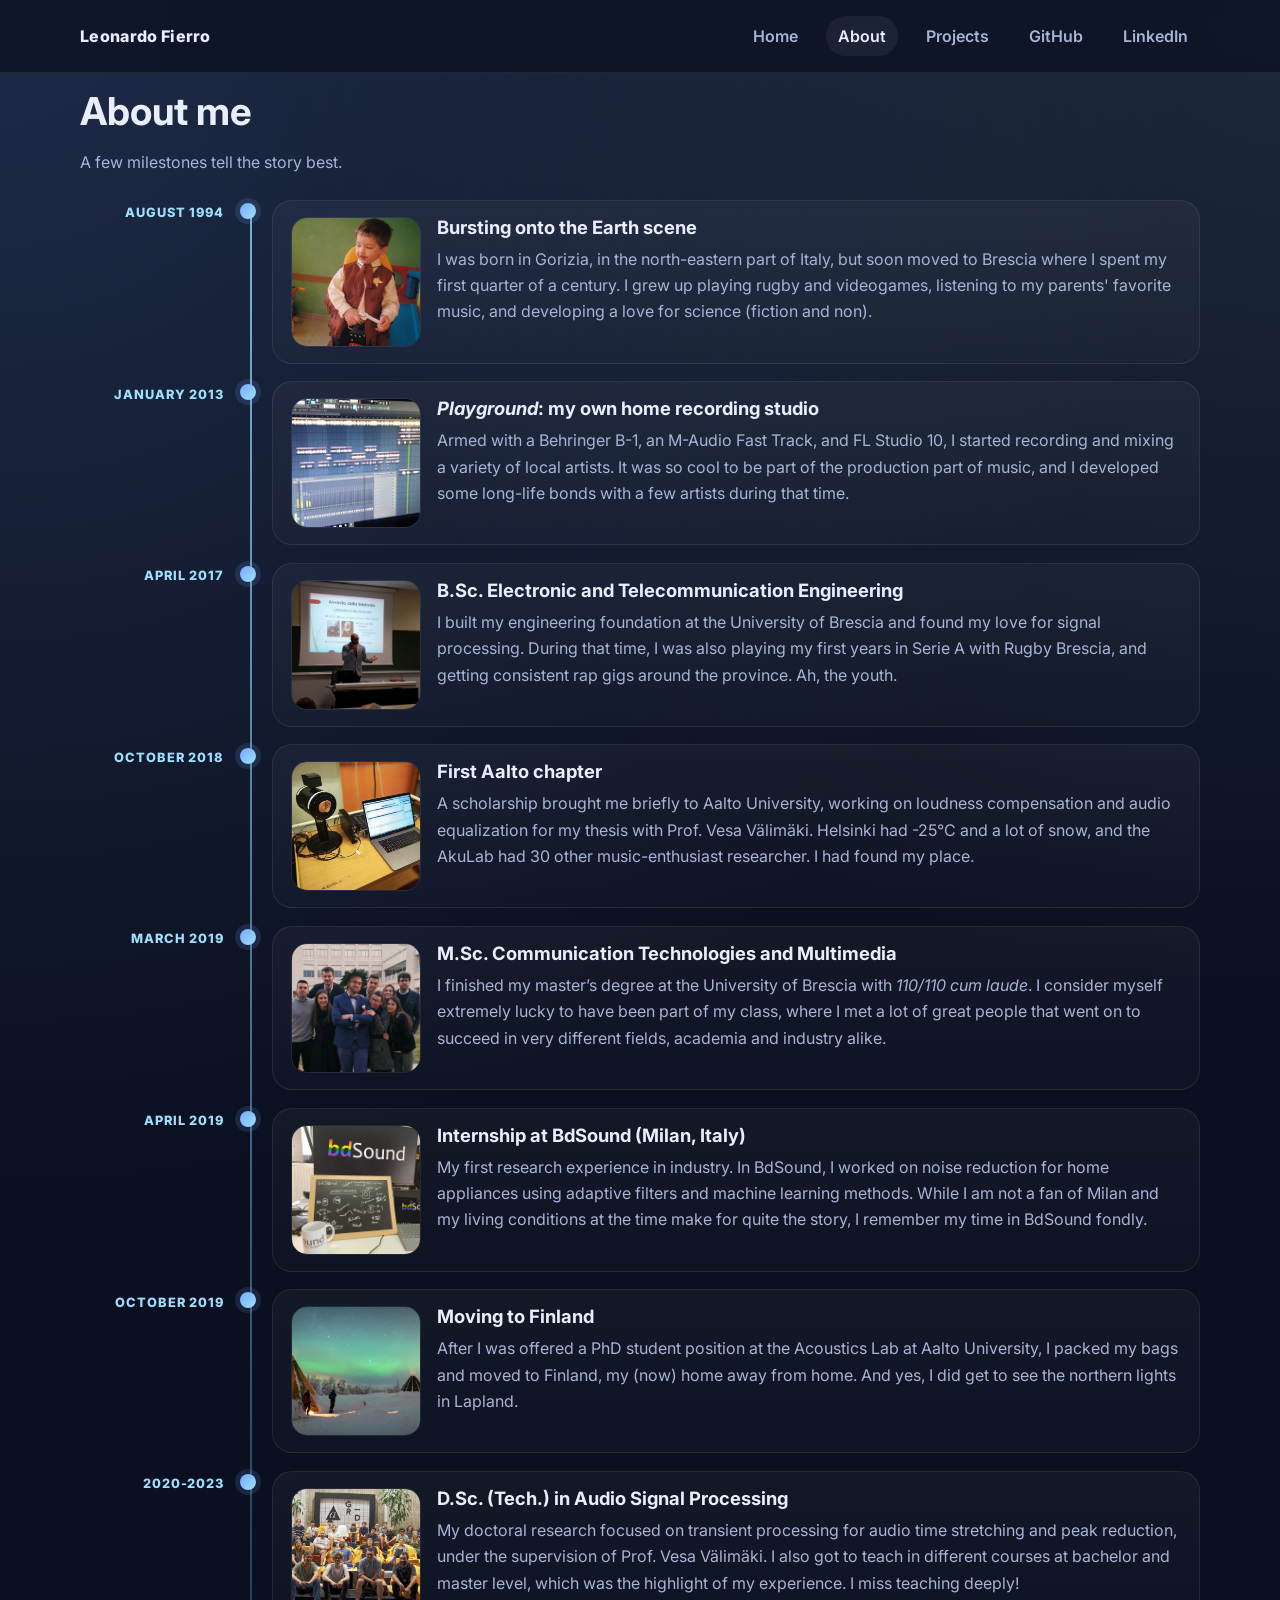
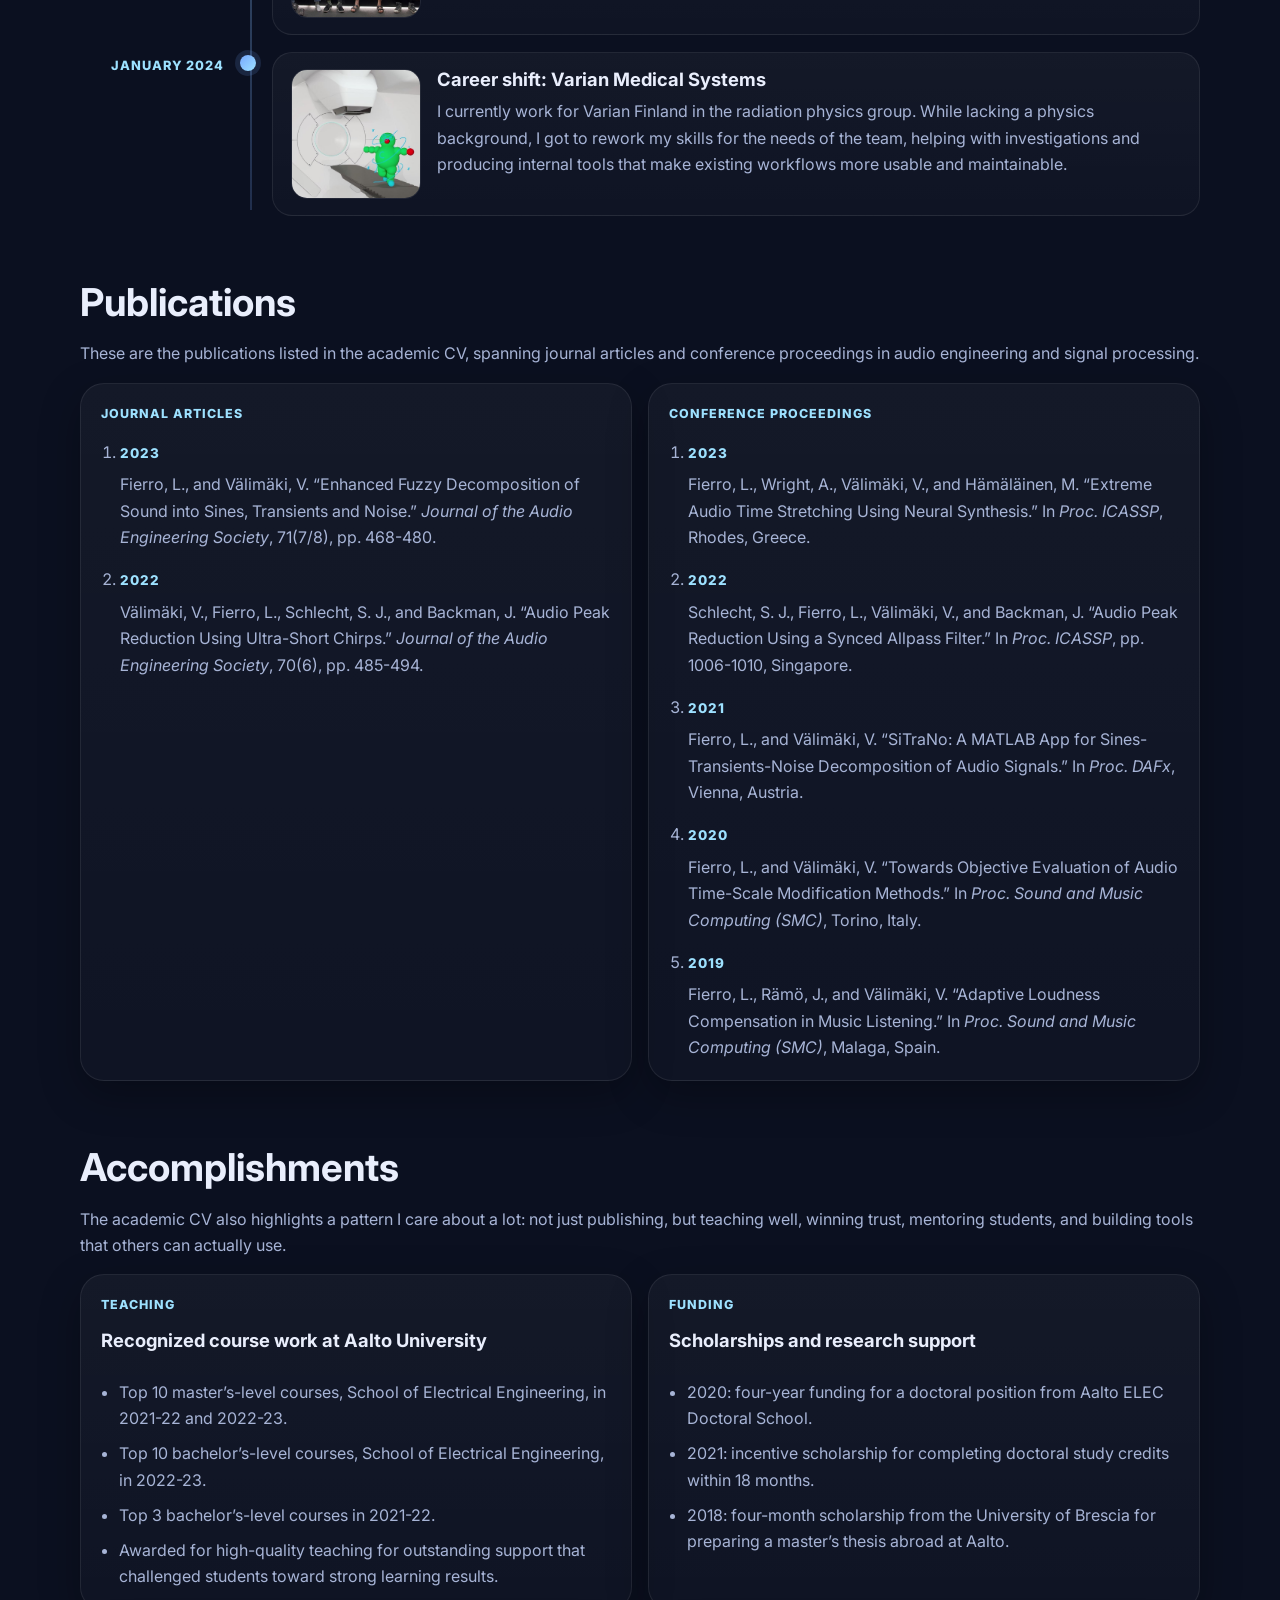
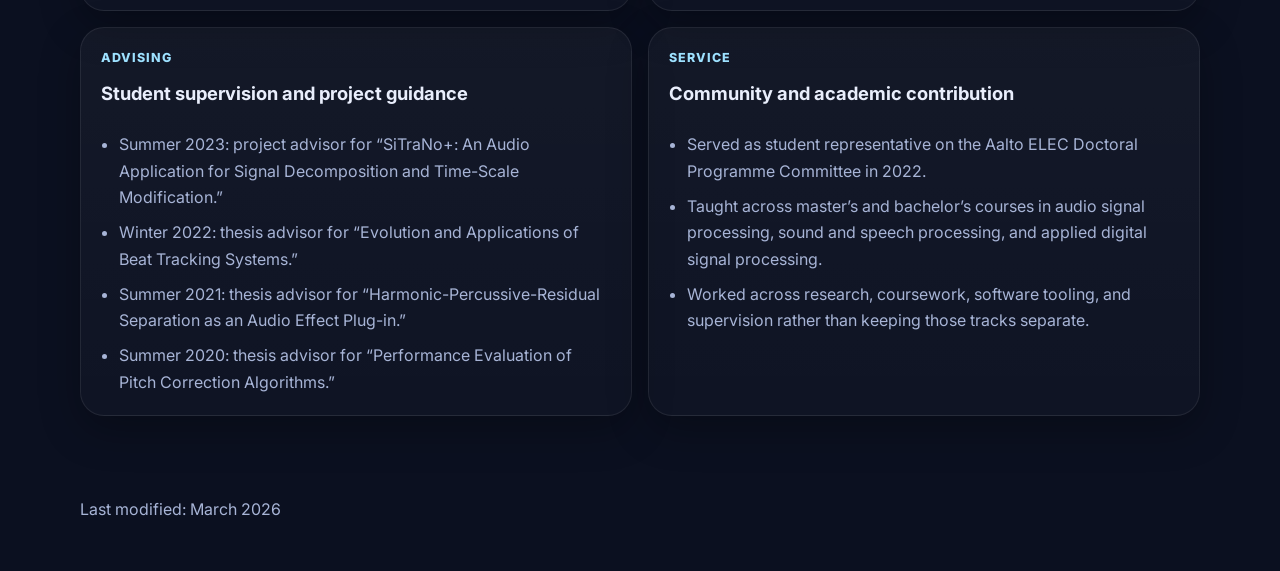
==== about.html @ d1c46f9b "updated timeline" ====
<!DOCTYPE html>
<html lang="en">
<head>
  <meta charset="UTF-8" />
  <meta name="viewport" content="width=device-width, initial-scale=1.0" />
  <title>Leonardo Fierro | About</title>
  <meta name="description" content="About Leonardo Fierro: audio DSP researcher, engineer, teacher, rugby coach, and musician." />
  <link rel="preconnect" href="https://fonts.googleapis.com">
  <link rel="preconnect" href="https://fonts.gstatic.com" crossorigin>
  <link href="https://fonts.googleapis.com/css2?family=Inter:wght@400;500;600;700;800&display=swap" rel="stylesheet">
  <link rel="stylesheet" href="style.css?v=20260321-1" />
</head>
<body>

<header class="site-header">
  <div class="container nav">
    <a class="brand" href="index.html">Leonardo Fierro</a>
    <nav class="nav-links">
      <a href="index.html">Home</a>
      <a class="active" href="about.html">About</a>
      <a href="projects.html">Projects</a>
      <a href="https://github.com/himynameisfuego">GitHub</a>
      <a href="https://www.linkedin.com/in/leonardo-fierro">LinkedIn</a>
    </nav>
  </div>
</header>

<main>
  <section class="section">
    <div class="container">
      <h2>About me</h2>
      <p>A few milestones tell the story best.</p>

      <div class="timeline">
        <article class="timeline-item">
          <div class="timeline-date">August 1994</div>
          <div class="timeline-marker"></div>
          <div class="timeline-card">
            <div class="timeline-card-layout">
              <img class="timeline-thumb" src="assets/timeline/young.jpg" alt="Young Leonardo Fierro" />
              <div>
                <h3>Bursting onto the Earth scene</h3>
                <p>I was born in Gorizia, in the north-eastern part of Italy, but soon moved to Brescia where I spent my first quarter of a century. I grew up playing rugby and videogames, listening to my parents' favorite music, and developing a love for science (fiction and non).</p>
              </div>
            </div>
          </div>
        </article>

        <article class="timeline-item">
          <div class="timeline-date">January 2013</div>
          <div class="timeline-marker"></div>
          <div class="timeline-card">
            <div class="timeline-card-layout">
              <img class="timeline-thumb" src="assets/timeline/playground.jpg" alt="PlayGround Studio" />
              <div>
                <h3><i>Playground</i>: my own home recording studio</h3>
                <p>Armed with a Behringer B-1, an M-Audio Fast Track, and FL Studio 10, I started recording and mixing a variety of local artists. It was so cool to be part of the production part of music, and I developed some long-life bonds with a few artists during that time.</p>
              </div>
            </div>
          </div>
        </article>

        <article class="timeline-item">
          <div class="timeline-date">April 2017</div>
          <div class="timeline-marker"></div>
          <div class="timeline-card">
            <div class="timeline-card-layout">
              <img class="timeline-thumb" src="assets/timeline/bsc.jpg" alt="B.Sc. graduate" />
              <div>
                <h3>B.Sc. Electronic and Telecommunication Engineering</h3>
                <p>I built my engineering foundation at the University of Brescia and found my love for signal processing. During that time, I was also playing my first years in Serie A with Rugby Brescia, and getting consistent rap gigs around the province. Ah, the youth.</p>
              </div>
            </div>
          </div>
        </article>

        <article class="timeline-item">
          <div class="timeline-date">October 2018</div>
          <div class="timeline-marker"></div>
          <div class="timeline-card">
            <div class="timeline-card-layout">
              <img class="timeline-thumb" src="assets/timeline/thesis.jpg" alt="Thesis" />
              <div>
                <h3>First Aalto chapter</h3>
                <p>A scholarship brought me briefly to Aalto University, working on loudness compensation and audio equalization for my thesis with Prof. Vesa Välimäki. Helsinki had -25°C and a lot of snow, and the AkuLab had 30 other music-enthusiast researcher. I had found my place. </p>
              </div>
            </div>
          </div>
        </article>

        <article class="timeline-item">
          <div class="timeline-date">March 2019</div>
          <div class="timeline-marker"></div>
          <div class="timeline-card">
            <div class="timeline-card-layout">
              <img class="timeline-thumb" src="assets/timeline/msc.jpg" alt="M.Sc. graduate" />
              <div>
                <h3>M.Sc. Communication Technologies and Multimedia</h3>
                <p>I finished my master’s degree at the University of Brescia with <em>110/110 cum laude</em>. I consider myself extremely lucky to have been part of my class, where I met a lot of great people that went on to succeed in very different fields, academia and industry alike. </p>
              </div>
            </div>
          </div>
        </article>

        <article class="timeline-item">
          <div class="timeline-date">April 2019</div>
          <div class="timeline-marker"></div>
          <div class="timeline-card">
            <div class="timeline-card-layout">
              <img class="timeline-thumb" src="assets/timeline/bdsound.jpg" alt="Bd Sound" />
              <div>
                <h3>Internship at BdSound (Milan, Italy)</h3>
                <p>My first research experience in industry. In BdSound, I worked on noise reduction for home appliances using adaptive filters and machine learning methods. While I am not a fan of Milan and my living conditions at the time make for quite the story, I remember my time in BdSound fondly.</p>
              </div>
            </div>
          </div>
        </article>

        <article class="timeline-item">
          <div class="timeline-date">October 2019</div>
          <div class="timeline-marker"></div>
          <div class="timeline-card">
            <div class="timeline-card-layout">
              <img class="timeline-thumb" src="assets/timeline/finland.jpg" alt="Finland" />
              <div>
                <h3>Moving to Finland</h3>
                <p>After I was offered a PhD student position at the Acoustics Lab at Aalto University, I packed my bags and moved to Finland, my (now) home away from home. And yes, I did get to see the northern lights in Lapland.</p>
              </div>
            </div>
          </div>
        </article>

        <article class="timeline-item">
          <div class="timeline-date">2020-2023</div>
          <div class="timeline-marker"></div>
          <div class="timeline-card">
            <div class="timeline-card-layout">
              <img class="timeline-thumb" src="assets/timeline/aalto.jpg" alt="Aalto" />
              <div>
                <h3>D.Sc. (Tech.) in Audio Signal Processing</h3>
                <p>My doctoral research focused on transient processing for audio time stretching and peak reduction, under the supervision of Prof. Vesa V&auml;lim&auml;ki. I also got to teach in different courses at bachelor and master level, which was the highlight of my experience. I miss teaching deeply!</p>
              </div>
            </div>
          </div>
        </article>

        <article class="timeline-item">
          <div class="timeline-date">January 2024</div>
          <div class="timeline-marker"></div>
          <div class="timeline-card">
            <div class="timeline-card-layout">
              <img class="timeline-thumb" src="assets/timeline/varian.jpg" alt="Varian" />
              <div>
                <h3>Career shift: Varian Medical Systems</h3>
                <p>I currently work for Varian Finland in the radiation physics group. While lacking a physics background, I got to rework my skills for the needs of the team, helping with investigations and producing internal tools that make existing workflows more usable and maintainable. </p>
              </div>
            </div>
          </div>
        </article>



      </div>
    </div>
  </section>

  <section class="section">
    <div class="container">
      <h2>Publications</h2>
      <p>These are the publications listed in the academic CV, spanning journal articles and conference proceedings in audio engineering and signal processing.</p>

      <div class="publication-grid">
        <article class="card publication-card">
          <div class="eyebrow">Journal articles</div>
          <ol class="publication-list">
            <li>
              <span class="publication-year">2023</span>
              <p>Fierro, L., and V&auml;lim&auml;ki, V. “Enhanced Fuzzy Decomposition of Sound into Sines, Transients and Noise.” <em>Journal of the Audio Engineering Society</em>, 71(7/8), pp. 468-480.</p>
            </li>
            <li>
              <span class="publication-year">2022</span>
              <p>V&auml;lim&auml;ki, V., Fierro, L., Schlecht, S. J., and Backman, J. “Audio Peak Reduction Using Ultra-Short Chirps.” <em>Journal of the Audio Engineering Society</em>, 70(6), pp. 485-494.</p>
            </li>
          </ol>
        </article>

        <article class="card publication-card">
          <div class="eyebrow">Conference proceedings</div>
          <ol class="publication-list">
            <li>
              <span class="publication-year">2023</span>
              <p>Fierro, L., Wright, A., V&auml;lim&auml;ki, V., and H&auml;m&auml;l&auml;inen, M. “Extreme Audio Time Stretching Using Neural Synthesis.” In <em>Proc. ICASSP</em>, Rhodes, Greece.</p>
            </li>
            <li>
              <span class="publication-year">2022</span>
              <p>Schlecht, S. J., Fierro, L., V&auml;lim&auml;ki, V., and Backman, J. “Audio Peak Reduction Using a Synced Allpass Filter.” In <em>Proc. ICASSP</em>, pp. 1006-1010, Singapore.</p>
            </li>
            <li>
              <span class="publication-year">2021</span>
              <p>Fierro, L., and V&auml;lim&auml;ki, V. “SiTraNo: A MATLAB App for Sines-Transients-Noise Decomposition of Audio Signals.” In <em>Proc. DAFx</em>, Vienna, Austria.</p>
            </li>
            <li>
              <span class="publication-year">2020</span>
              <p>Fierro, L., and V&auml;lim&auml;ki, V. “Towards Objective Evaluation of Audio Time-Scale Modification Methods.” In <em>Proc. Sound and Music Computing (SMC)</em>, Torino, Italy.</p>
            </li>
            <li>
              <span class="publication-year">2019</span>
              <p>Fierro, L., R&auml;m&ouml;, J., and V&auml;lim&auml;ki, V. “Adaptive Loudness Compensation in Music Listening.” In <em>Proc. Sound and Music Computing (SMC)</em>, Malaga, Spain.</p>
            </li>
          </ol>
        </article>
      </div>
    </div>
  </section>

  <section class="section">
    <div class="container">
      <h2>Accomplishments</h2>
      <p>The academic CV also highlights a pattern I care about a lot: not just publishing, but teaching well, winning trust, mentoring students, and building tools that others can actually use.</p>

      <div class="highlight-grid">
        <article class="card highlight-card">
          <div class="eyebrow">Teaching</div>
          <h3>Recognized course work at Aalto University</h3>
          <ul class="clean">
            <li>Top 10 master’s-level courses, School of Electrical Engineering, in 2021-22 and 2022-23.</li>
            <li>Top 10 bachelor’s-level courses, School of Electrical Engineering, in 2022-23.</li>
            <li>Top 3 bachelor’s-level courses in 2021-22.</li>
            <li>Awarded for high-quality teaching for outstanding support that challenged students toward strong learning results.</li>
          </ul>
        </article>

        <article class="card highlight-card">
          <div class="eyebrow">Funding</div>
          <h3>Scholarships and research support</h3>
          <ul class="clean">
            <li>2020: four-year funding for a doctoral position from Aalto ELEC Doctoral School.</li>
            <li>2021: incentive scholarship for completing doctoral study credits within 18 months.</li>
            <li>2018: four-month scholarship from the University of Brescia for preparing a master’s thesis abroad at Aalto.</li>
          </ul>
        </article>

        <article class="card highlight-card">
          <div class="eyebrow">Advising</div>
          <h3>Student supervision and project guidance</h3>
          <ul class="clean">
            <li>Summer 2023: project advisor for “SiTraNo+: An Audio Application for Signal Decomposition and Time-Scale Modification.”</li>
            <li>Winter 2022: thesis advisor for “Evolution and Applications of Beat Tracking Systems.”</li>
            <li>Summer 2021: thesis advisor for “Harmonic-Percussive-Residual Separation as an Audio Effect Plug-in.”</li>
            <li>Summer 2020: thesis advisor for “Performance Evaluation of Pitch Correction Algorithms.”</li>
          </ul>
        </article>

        <article class="card highlight-card">
          <div class="eyebrow">Service</div>
          <h3>Community and academic contribution</h3>
          <ul class="clean">
            <li>Served as student representative on the Aalto ELEC Doctoral Programme Committee in 2022.</li>
            <li>Taught across master’s and bachelor’s courses in audio signal processing, sound and speech processing, and applied digital signal processing.</li>
            <li>Worked across research, coursework, software tooling, and supervision rather than keeping those tracks separate.</li>
          </ul>
        </article>
      </div>
    </div>
  </section>
</main>

<footer>
  <div class="container">
    <div>Last modified: March 2026</div>
  </div>
</footer>
</body>
</html>
---- style.css ----
:root {
  --bg: #0b1020;
  --panel: #121a31;
  --panel-2: #182242;
  --text: #e9eefc;
  --muted: #a7b4d6;
  --accent: #77a8ff;
  --accent-2: #9de1ff;
  --border: rgba(255,255,255,0.08);
  --shadow: 0 14px 40px rgba(0,0,0,0.28);
  --max: 1120px;
}
* { box-sizing: border-box; }
html { scroll-behavior: smooth; }
body {
  margin: 0;
  font-family: Inter, ui-sans-serif, system-ui, -apple-system, BlinkMacSystemFont, "Segoe UI", sans-serif;
  background:
    radial-gradient(circle at top left, rgba(119,168,255,0.18), transparent 30%),
    radial-gradient(circle at top right, rgba(157,225,255,0.12), transparent 25%),
    var(--bg);
  color: var(--text);
  line-height: 1.65;
}
a { color: var(--accent-2); text-decoration: none; }
a:hover { text-decoration: underline; }
.container { width: min(var(--max), calc(100% - 2rem)); margin: 0 auto; }
.site-header {
  position: sticky; top: 0; z-index: 20;
  backdrop-filter: blur(10px);
  background: rgba(11,16,32,0.72);
  border-bottom: 1px solid var(--border);
}
.nav {
  display: flex; align-items: center; justify-content: space-between;
  min-height: 72px; gap: 1rem;
}
.brand { font-weight: 800; color: var(--text); letter-spacing: 0.02em; }
.nav-links { display: flex; gap: 1rem; flex-wrap: wrap; }
.nav-links a {
  color: var(--muted); font-weight: 600; padding: 0.4rem 0.75rem; border-radius: 999px;
}
.nav-links a:hover, .nav-links a.active {
  background: rgba(255,255,255,0.06); color: var(--text); text-decoration: none;
}
.hero { padding: 5rem 0 3rem; }
.hero-grid { display: grid; grid-template-columns: 1.2fr 0.8fr; gap: 2rem; align-items: center; }
.kicker {
  display: inline-block; padding: 0.35rem 0.7rem; border: 1px solid var(--border); border-radius: 999px;
  color: var(--accent-2); font-size: 0.9rem; font-weight: 700; background: rgba(255,255,255,0.03);
}
h1, h2, h3 { line-height: 1.15; margin: 0 0 0.8rem; }
h1 { font-size: clamp(2.5rem, 5vw, 4.6rem); letter-spacing: -0.04em; }
h2 { font-size: clamp(1.8rem, 3vw, 2.4rem); }
h3 { font-size: 1.15rem; }
.lead { font-size: 1.15rem; color: var(--muted); max-width: 66ch; }
.actions { display: flex; gap: 0.85rem; flex-wrap: wrap; margin-top: 1.5rem; }
.button {
  display: inline-flex; align-items: center; justify-content: center;
  padding: 0.85rem 1.15rem; border-radius: 14px; font-weight: 700;
  border: 1px solid var(--border); box-shadow: var(--shadow);
}
.button.primary { background: linear-gradient(135deg, var(--accent), var(--accent-2)); color: #0b1020; }
.button.secondary { background: rgba(255,255,255,0.03); color: var(--text); }
.card {
  background: linear-gradient(180deg, rgba(255,255,255,0.04), rgba(255,255,255,0.02));
  border: 1px solid var(--border);
  border-radius: 24px;
  padding: 1.25rem;
  box-shadow: var(--shadow);
}
.stat-grid, .grid-3, .project-grid {
  display: grid; gap: 1rem;
}
.stat-grid { grid-template-columns: repeat(3, minmax(0, 1fr)); margin-top: 1.3rem; }
.grid-3 { grid-template-columns: repeat(3, minmax(0, 1fr)); }
.project-grid { grid-template-columns: repeat(2, minmax(0, 1fr)); }
.music-grid {
  display: grid;
  gap: 1rem;
}
.stat-number { font-size: 1.7rem; font-weight: 800; }
.stat-label { color: var(--muted); font-size: 0.95rem; }
.section { padding: 1rem 0 3rem; }
.section p { color: var(--muted); }
.flag-badge {
  display: inline-flex;
  width: 1.45rem;
  height: 1rem;
  margin-right: 0.28rem;
  vertical-align: -0.12rem;
  border: 1px solid rgba(255,255,255,0.12);
  border-radius: 0.2rem;
  overflow: hidden;
  box-shadow: 0 4px 10px rgba(0,0,0,0.2);
}
.flag-badge svg {
  width: 100%;
  height: 100%;
  display: block;
}
.bio-arrow {
  color: var(--accent-2);
  font-weight: 700;
}
.badges { display: flex; gap: 0.55rem; flex-wrap: wrap; margin-top: 0.8rem; }
.badge {
  padding: 0.35rem 0.65rem; border-radius: 999px; font-size: 0.84rem; font-weight: 700;
  background: rgba(119,168,255,0.12); color: var(--accent-2); border: 1px solid rgba(119,168,255,0.15);
}
.project-card {
  display: flex; flex-direction: column; gap: 0.9rem;
  min-height: 100%;
}
.project-card .meta, .meta-list { color: var(--muted); font-size: 0.95rem; }
.project-card p { margin: 0; }
.project-card .footer-links { display: flex; gap: 1rem; flex-wrap: wrap; margin-top: auto; padding-top: 0.5rem; }
.music-card {
  display: flex;
  flex-direction: column;
  gap: 1rem;
}
.music-card h3 {
  margin: 0;
}
.music-split {
  display: grid;
  grid-template-columns: repeat(2, minmax(0, 1fr));
  gap: 1rem;
}
.embed-panel {
  display: flex;
  flex-direction: column;
  gap: 0.7rem;
}
.embed-shell {
  min-height: 352px;
}
.video-placeholder {
  display: flex;
  align-items: center;
  justify-content: center;
  min-height: 352px;
  padding: 1.25rem;
  border: 1px dashed rgba(157,225,255,0.3);
  border-radius: 18px;
  background:
    linear-gradient(180deg, rgba(255,255,255,0.03), rgba(255,255,255,0.02)),
    radial-gradient(circle at top left, rgba(119,168,255,0.12), transparent 45%);
  color: var(--muted);
  font-weight: 600;
  text-align: center;
}
.callout {
  border-left: 4px solid var(--accent); padding: 1rem 1rem 1rem 1.1rem; background: rgba(255,255,255,0.03); border-radius: 16px;
}
.music-slideshow-card {
  display: flex;
  flex-direction: column;
  gap: 1rem;
}
.image-carousel {
  position: relative;
  border-radius: 22px;
  overflow: hidden;
  border: 1px solid var(--border);
  background: rgba(255,255,255,0.03);
}
.carousel-viewport {
  position: relative;
  aspect-ratio: 4 / 5;
  min-height: 320px;
}
.carousel-slide {
  position: absolute;
  inset: 0;
  width: 100%;
  height: 100%;
  object-fit: cover;
  opacity: 0;
  transition: opacity 0.45s ease;
}
.carousel-slide.is-active {
  opacity: 1;
}
.carousel-button {
  position: absolute;
  top: 50%;
  transform: translateY(-50%);
  width: 42px;
  height: 42px;
  border: 1px solid rgba(255,255,255,0.16);
  border-radius: 999px;
  background: rgba(11,16,32,0.68);
  color: var(--text);
  font-size: 1.4rem;
  line-height: 1;
  cursor: pointer;
  z-index: 2;
  transition: background 0.2s ease, border-color 0.2s ease;
}
.carousel-button:hover,
.carousel-button:focus-visible {
  background: rgba(24,34,66,0.92);
  border-color: rgba(157,225,255,0.42);
}
.carousel-button.prev { left: 0.85rem; }
.carousel-button.next { right: 0.85rem; }
.carousel-dots {
  position: absolute;
  left: 50%;
  bottom: 1rem;
  transform: translateX(-50%);
  display: flex;
  gap: 0.5rem;
  padding: 0.45rem 0.7rem;
  border-radius: 999px;
  background: rgba(11,16,32,0.62);
  z-index: 2;
}
.carousel-dot {
  width: 0.7rem;
  height: 0.7rem;
  padding: 0;
  border: 0;
  border-radius: 999px;
  background: rgba(255,255,255,0.35);
  cursor: pointer;
  transition: transform 0.2s ease, background 0.2s ease;
}
.carousel-dot.is-active {
  background: var(--accent-2);
  transform: scale(1.12);
}
.page-hero { padding: 3rem 0 1.5rem; }
.page-hero h1 { font-size: clamp(2rem, 4vw, 3.2rem); }
.breadcrumbs { color: var(--muted); margin-bottom: 0.8rem; font-size: 0.95rem; }
.two-col { display: grid; grid-template-columns: 1.15fr 0.85fr; gap: 1.25rem; }
.about-hero-grid {
  display: grid;
  grid-template-columns: minmax(0, 1.15fr) minmax(320px, 0.85fr);
  gap: 1.5rem;
  align-items: start;
}
.about-summary-card {
  display: grid;
  gap: 1rem;
}
.about-photo {
  width: 100%;
  aspect-ratio: 4 / 4.8;
  object-fit: cover;
  border-radius: 18px;
  border: 1px solid var(--border);
}
.about-fact-list {
  display: grid;
  gap: 0.9rem;
}
.about-fact {
  padding: 0.95rem 1rem;
  border-radius: 18px;
  border: 1px solid var(--border);
  background: rgba(255,255,255,0.03);
}
.about-fact p {
  margin: 0.35rem 0 0;
}
.eyebrow {
  color: var(--accent-2);
  font-size: 0.78rem;
  font-weight: 800;
  letter-spacing: 0.08em;
  text-transform: uppercase;
}
.timeline {
  position: relative;
  display: grid;
  gap: 1.1rem;
  margin-top: 1.5rem;
}
.timeline::before {
  content: "";
  position: absolute;
  left: 10.6rem;
  top: 0.4rem;
  bottom: 0.4rem;
  width: 2px;
  background: linear-gradient(180deg, rgba(157,225,255,0.75), rgba(119,168,255,0.2));
}
.timeline-item {
  display: grid;
  grid-template-columns: 9rem 1rem minmax(0, 1fr);
  gap: 1rem;
  align-items: start;
}
.timeline-date {
  padding-top: 0.15rem;
  color: var(--accent-2);
  font-size: 0.8rem;
  font-weight: 800;
  letter-spacing: 0.07em;
  text-align: right;
  text-transform: uppercase;
}
.timeline-marker {
  position: relative;
  width: 1rem;
  height: 1rem;
  margin-top: 0.2rem;
  border-radius: 999px;
  background: linear-gradient(135deg, var(--accent), var(--accent-2));
  box-shadow: 0 0 0 5px rgba(119,168,255,0.14);
}
.timeline-card {
  padding: 1rem 1.1rem;
  border-radius: 20px;
  border: 1px solid var(--border);
  background: linear-gradient(180deg, rgba(255,255,255,0.04), rgba(255,255,255,0.02));
}
.timeline-card-layout {
  display: grid;
  grid-template-columns: 130px minmax(0, 1fr);
  gap: 1rem;
  align-items: start;
}
.timeline-thumb {
  width: 130px;
  aspect-ratio: 1 / 1;
  object-fit: cover;
  border-radius: 16px;
  border: 1px solid var(--border);
}
.timeline-thumb-placeholder {
  display: flex;
  align-items: center;
  justify-content: center;
  padding: 0.55rem;
  background:
    linear-gradient(180deg, rgba(255,255,255,0.04), rgba(255,255,255,0.02)),
    radial-gradient(circle at top left, rgba(119,168,255,0.18), transparent 60%);
  color: var(--accent-2);
  font-size: 0.72rem;
  font-weight: 800;
  letter-spacing: 0.08em;
  text-align: center;
  text-transform: uppercase;
}
.timeline-card h3 {
  margin-bottom: 0.5rem;
}
.timeline-card p {
  margin: 0;
}
.publication-grid,
.highlight-grid {
  display: grid;
  gap: 1rem;
}
.publication-grid {
  grid-template-columns: repeat(2, minmax(0, 1fr));
}
.publication-card,
.highlight-card {
  display: flex;
  flex-direction: column;
  gap: 0.9rem;
  min-height: 100%;
}
.publication-list {
  margin: 0;
  padding-left: 1.2rem;
  display: grid;
  gap: 1rem;
}
.publication-list li {
  color: var(--muted);
}
.publication-list p {
  margin: 0.2rem 0 0;
}
.publication-year {
  display: inline-block;
  margin-bottom: 0.25rem;
  color: var(--accent-2);
  font-size: 0.84rem;
  font-weight: 800;
  letter-spacing: 0.06em;
  text-transform: uppercase;
}
.highlight-grid {
  grid-template-columns: repeat(2, minmax(0, 1fr));
}
ul.clean { margin: 0; padding-left: 1.15rem; color: var(--muted); }
ul.clean li + li { margin-top: 0.55rem; }
footer { padding: 2rem 0 3rem; color: var(--muted); }
.small { font-size: 0.95rem; color: var(--muted); }
@media (max-width: 900px) {
  .hero-grid, .two-col, .grid-3, .project-grid, .stat-grid { grid-template-columns: 1fr; }
  .nav { padding: 0.75rem 0; align-items: flex-start; flex-direction: column; }
  .about-hero-grid,
  .publication-grid,
  .highlight-grid {
    grid-template-columns: 1fr;
  }
  .music-split {
    grid-template-columns: 1fr;
  }
  .timeline::before {
    left: 0.45rem;
  }
  .timeline-item {
    grid-template-columns: 1rem minmax(0, 1fr);
  }
  .timeline-date {
    grid-column: 2;
    text-align: left;
    padding: 0 0 0.25rem;
  }
  .timeline-marker {
    grid-row: 1 / span 2;
  }
  .timeline-card {
    grid-column: 2;
  }
  .timeline-card-layout {
    grid-template-columns: 88px minmax(0, 1fr);
    gap: 0.85rem;
  }
  .timeline-thumb {
    width: 88px;
  }
}
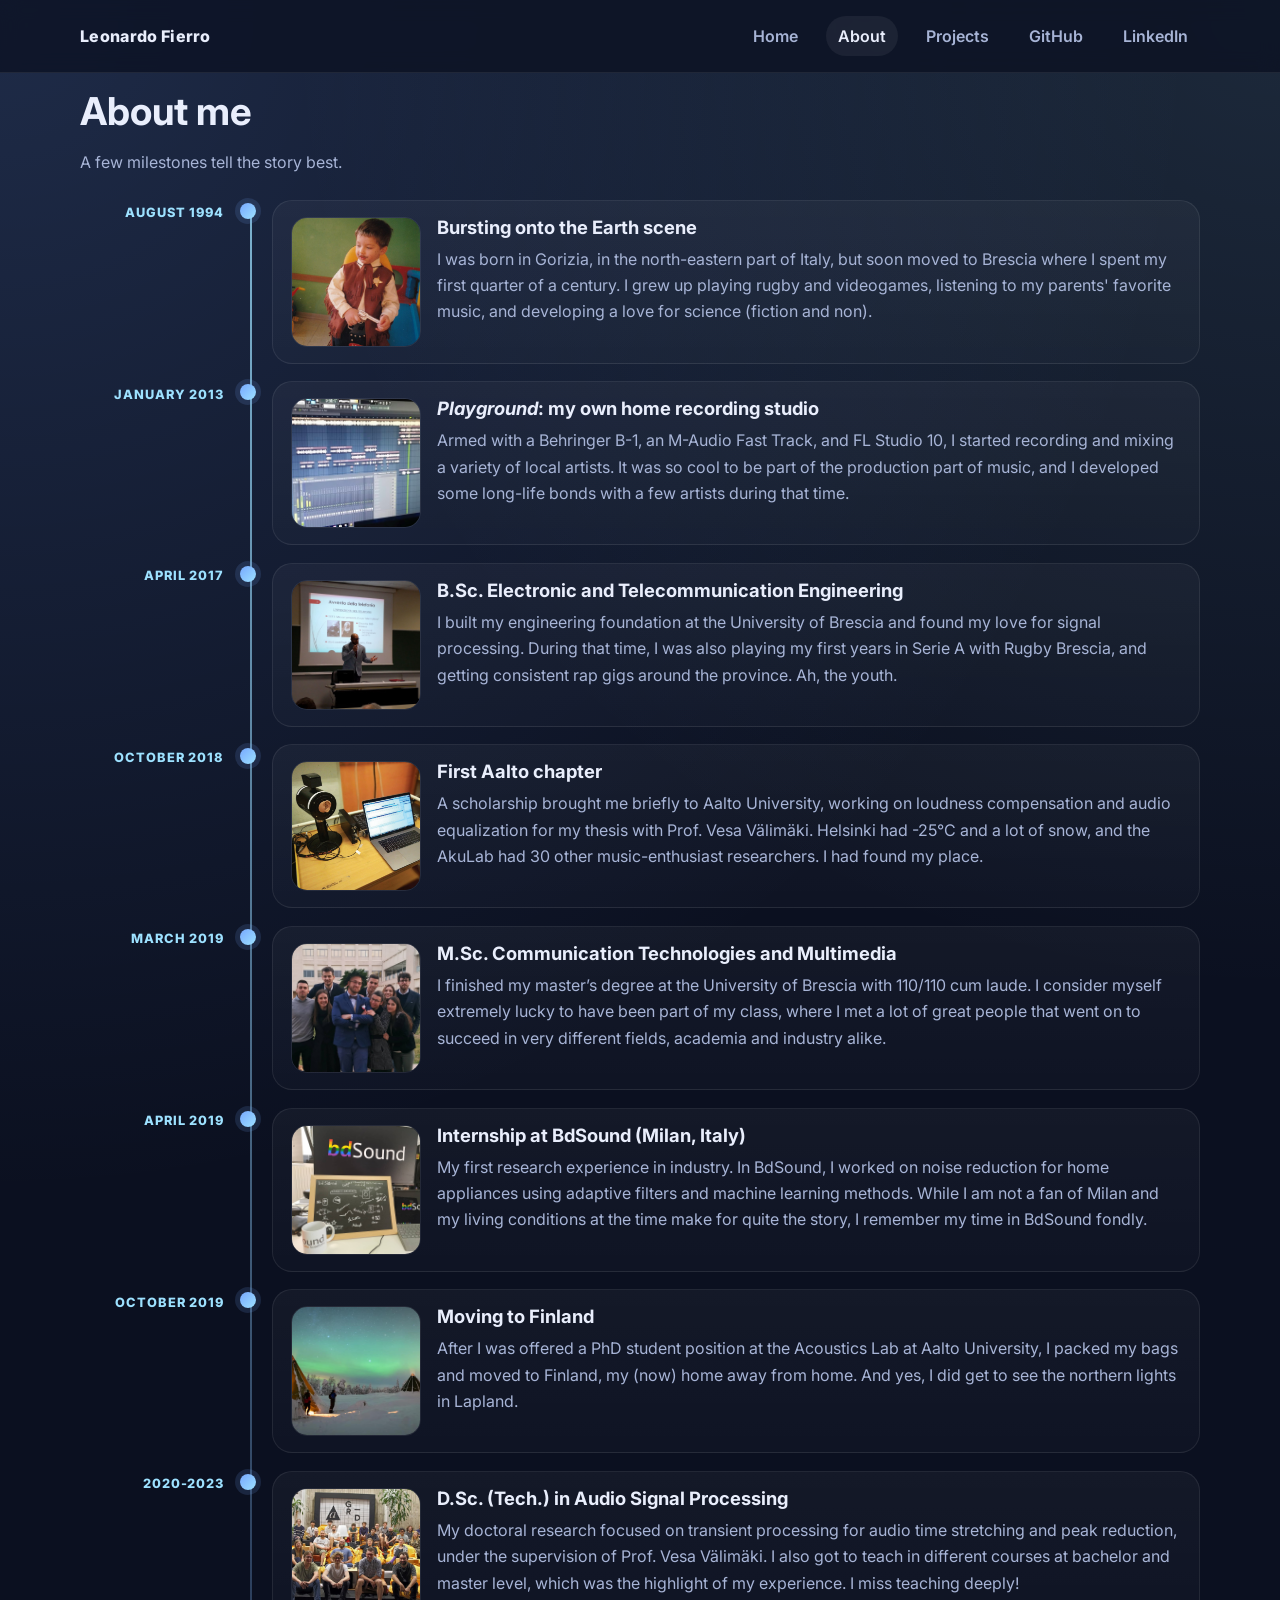
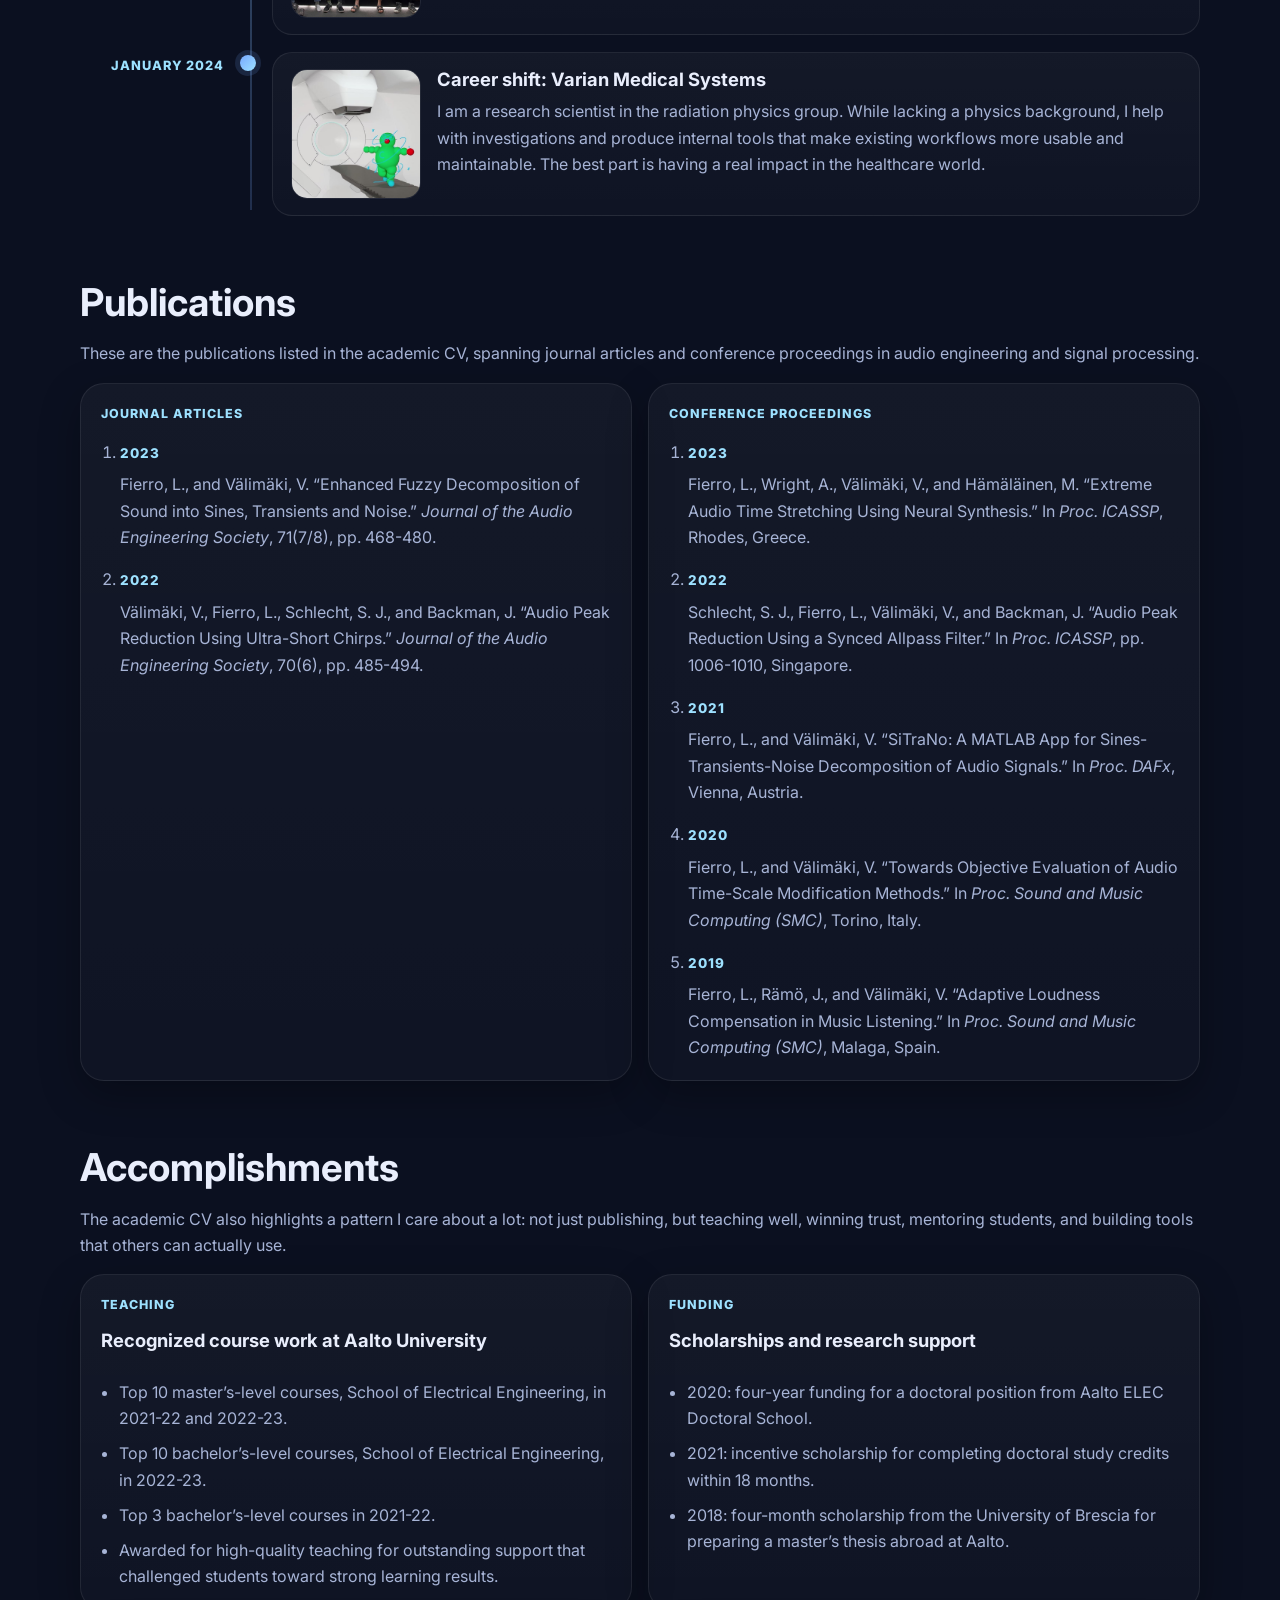
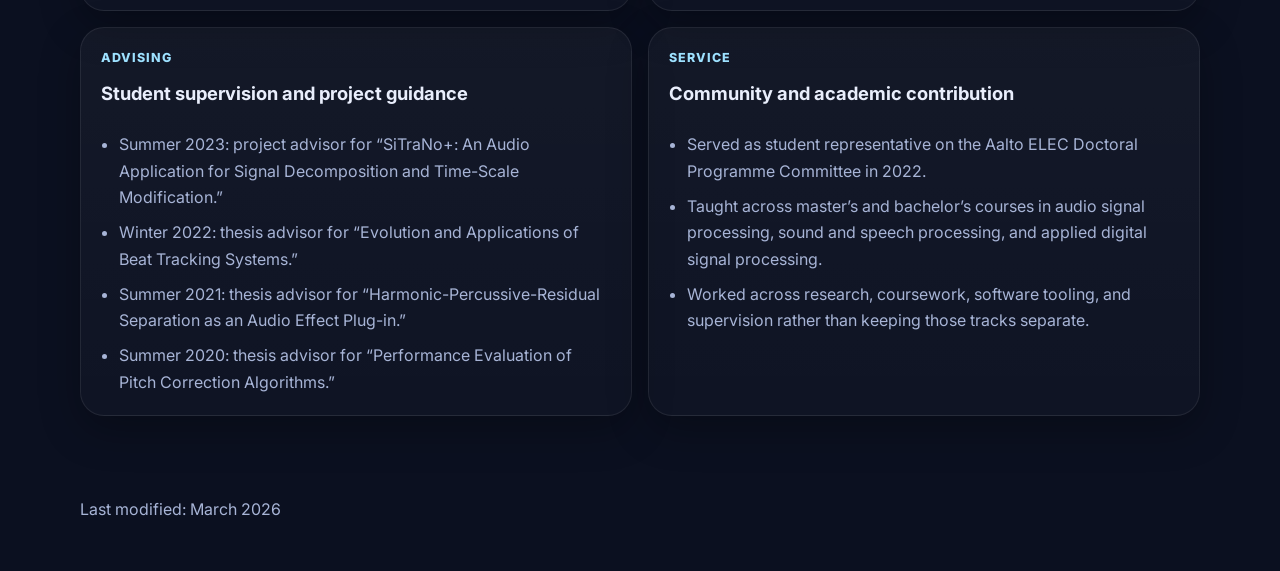
==== commit 43a88df0: "updated timeline" ====
--- a/about.html
+++ b/about.html
@@ -82,7 +82,7 @@
               <img class="timeline-thumb" src="assets/timeline/thesis.jpg" alt="Thesis" />
               <div>
                 <h3>First Aalto chapter</h3>
-                <p>A scholarship brought me briefly to Aalto University, working on loudness compensation and audio equalization for my thesis with Prof. Vesa Välimäki. Helsinki had -25°C and a lot of snow, and the AkuLab had 30 other music-enthusiast researcher. I had found my place. </p>
+                <p>A scholarship brought me briefly to Aalto University, working on loudness compensation and audio equalization for my thesis with Prof. Vesa Välimäki. Helsinki had -25°C and a lot of snow, and the AkuLab had 30 other music-enthusiast researchers. I had found my place. </p>
               </div>
             </div>
           </div>
@@ -96,7 +96,7 @@
               <img class="timeline-thumb" src="assets/timeline/msc.jpg" alt="M.Sc. graduate" />
               <div>
                 <h3>M.Sc. Communication Technologies and Multimedia</h3>
-                <p>I finished my master’s degree at the University of Brescia with <em>110/110 cum laude</em>. I consider myself extremely lucky to have been part of my class, where I met a lot of great people that went on to succeed in very different fields, academia and industry alike. </p>
+                <p>I finished my master’s degree at the University of Brescia with 110/110 cum laude. I consider myself extremely lucky to have been part of my class, where I met a lot of great people that went on to succeed in very different fields, academia and industry alike. </p>
               </div>
             </div>
           </div>
@@ -152,7 +152,7 @@
               <img class="timeline-thumb" src="assets/timeline/varian.jpg" alt="Varian" />
               <div>
                 <h3>Career shift: Varian Medical Systems</h3>
-                <p>I currently work for Varian Finland in the radiation physics group. While lacking a physics background, I got to rework my skills for the needs of the team, helping with investigations and producing internal tools that make existing workflows more usable and maintainable. </p>
+                <p>I am a research scientist in the radiation physics group. While lacking a physics background, I help with investigations and produce internal tools that make existing workflows more usable and maintainable. The best part is having a real impact in the healthcare world.</p>
               </div>
             </div>
           </div>
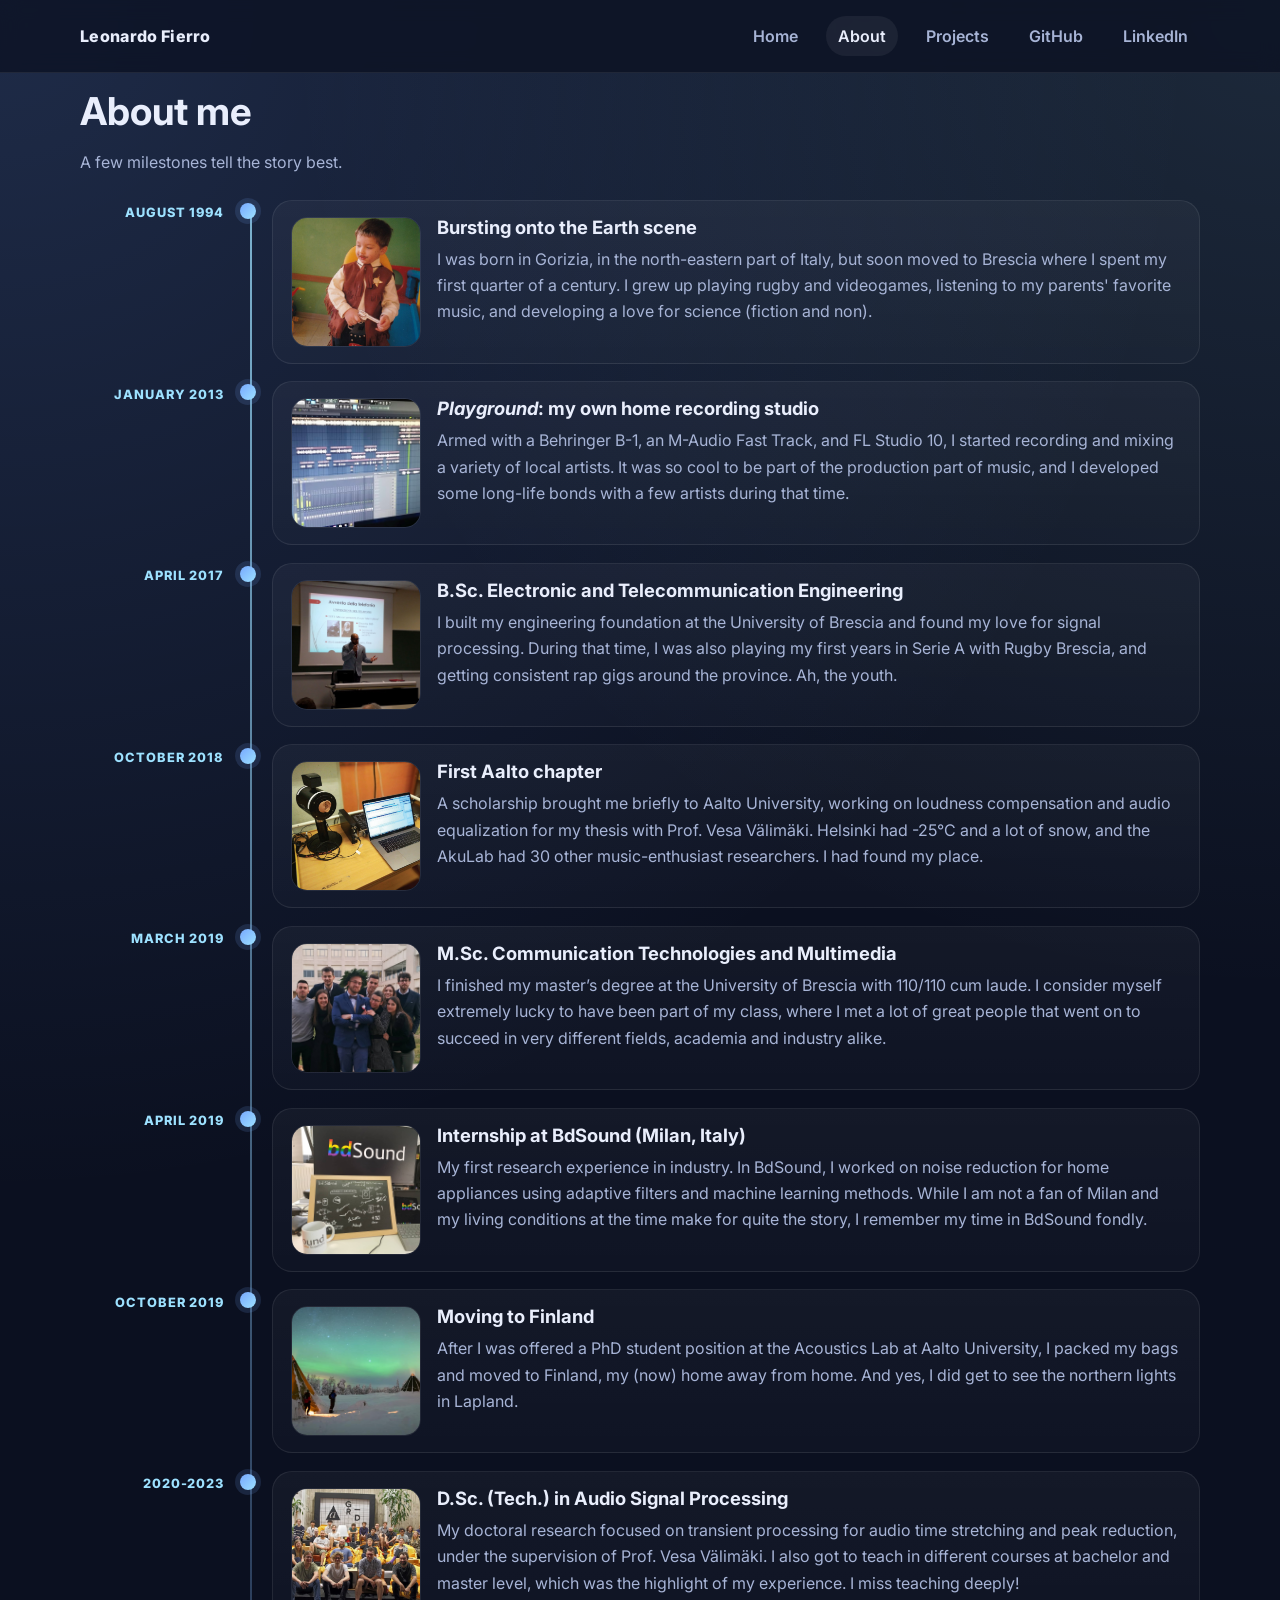
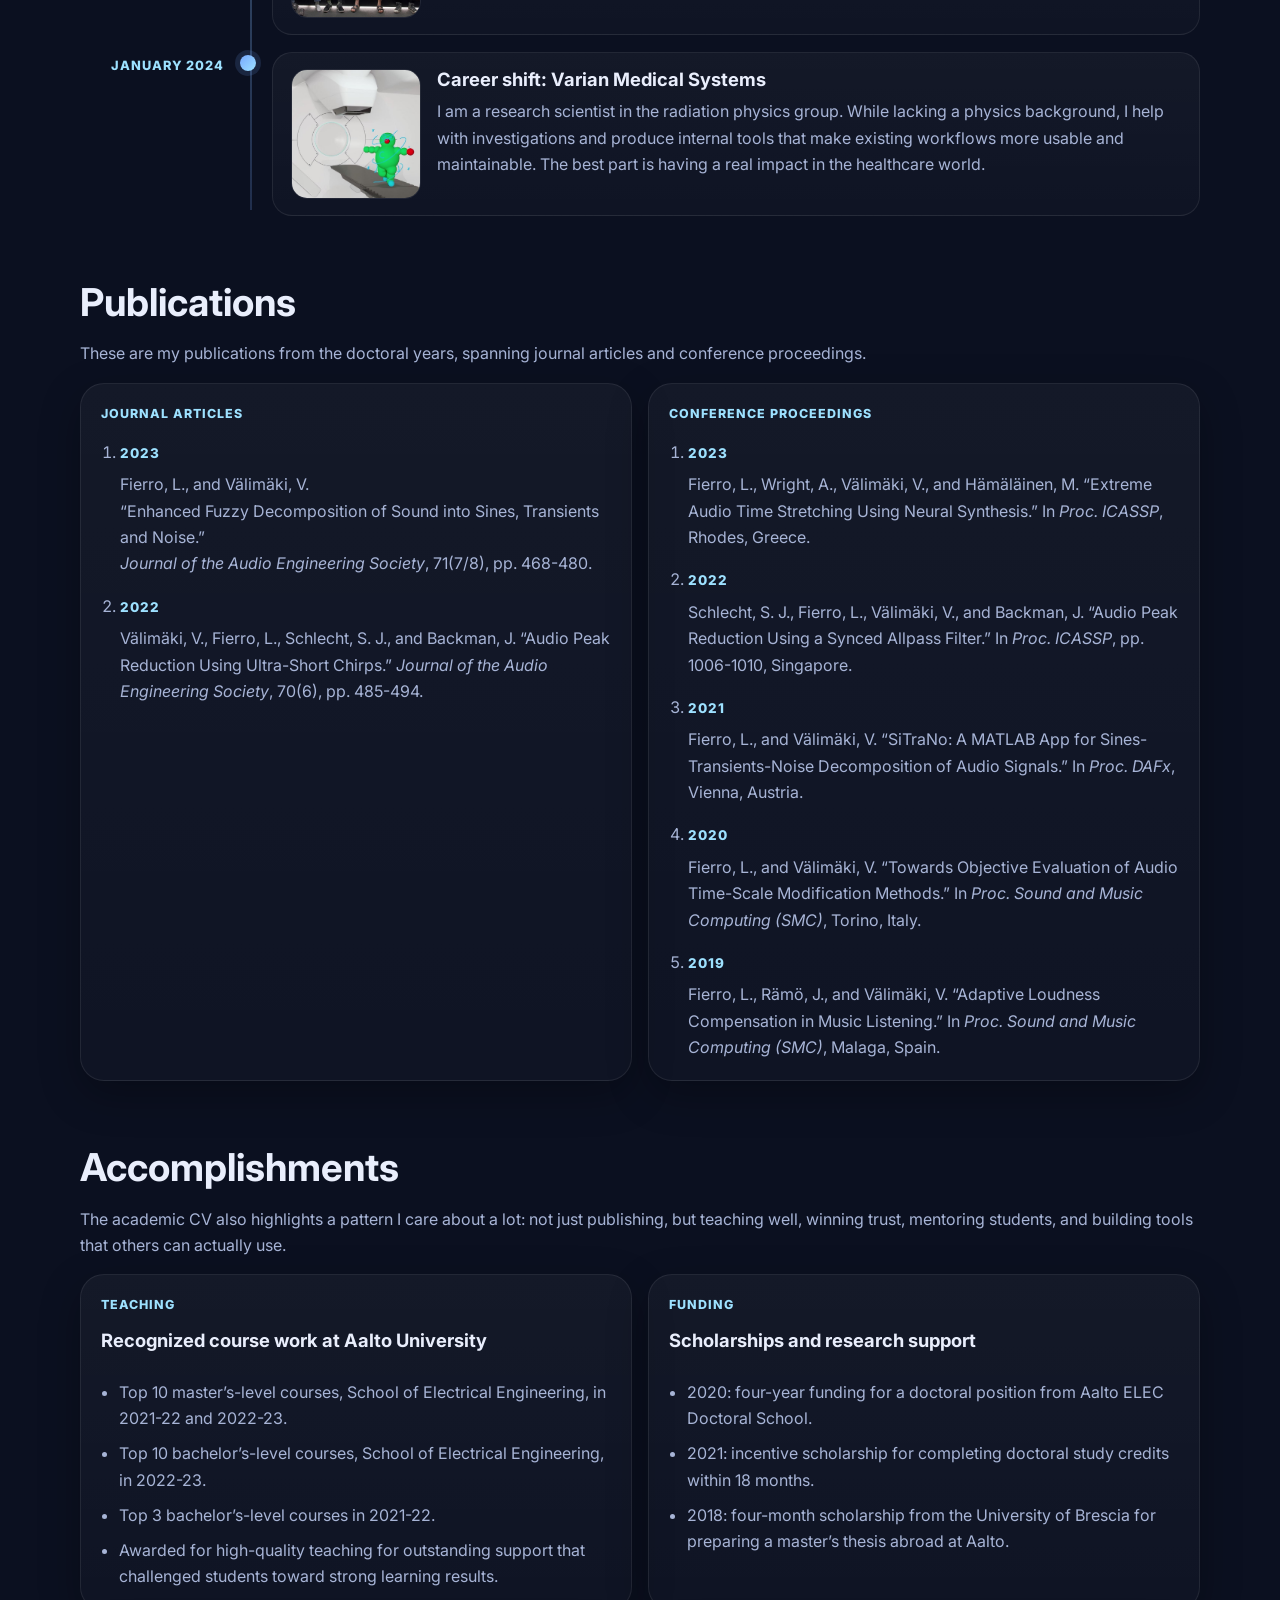
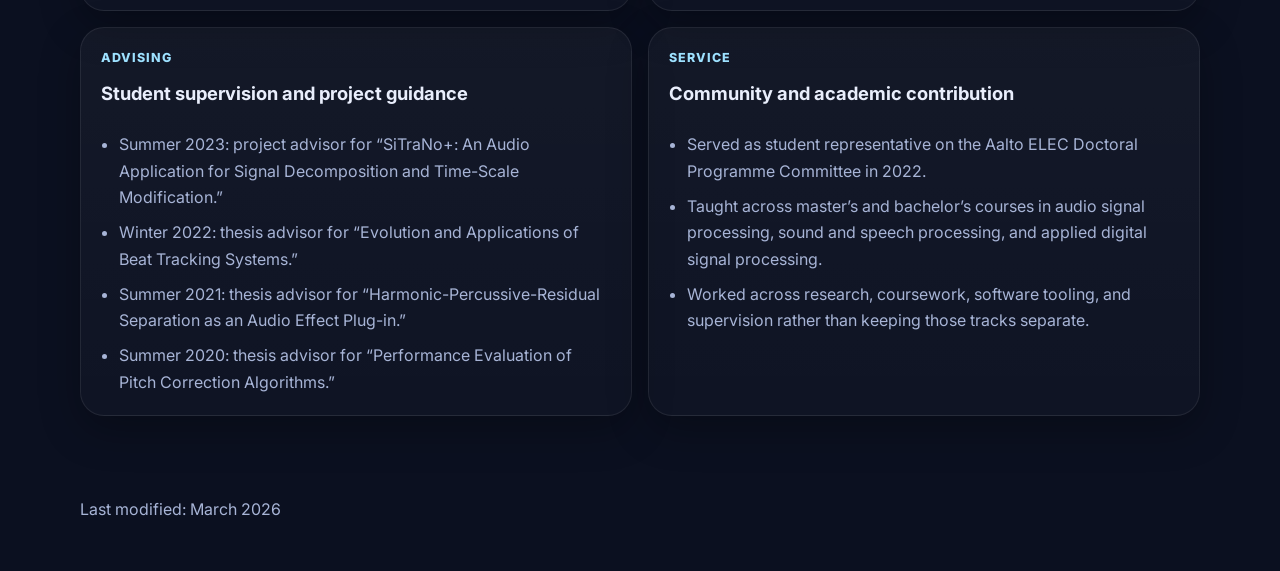
==== commit 46ad7f78: "updated timeline" ====
--- a/about.html
+++ b/about.html
@@ -167,7 +167,7 @@
   <section class="section">
     <div class="container">
       <h2>Publications</h2>
-      <p>These are the publications listed in the academic CV, spanning journal articles and conference proceedings in audio engineering and signal processing.</p>
+      <p>These are my publications from the doctoral years, spanning journal articles and conference proceedings.</p>
 
       <div class="publication-grid">
         <article class="card publication-card">
@@ -175,7 +175,7 @@
           <ol class="publication-list">
             <li>
               <span class="publication-year">2023</span>
-              <p>Fierro, L., and V&auml;lim&auml;ki, V. “Enhanced Fuzzy Decomposition of Sound into Sines, Transients and Noise.” <em>Journal of the Audio Engineering Society</em>, 71(7/8), pp. 468-480.</p>
+              <p>Fierro, L., and V&auml;lim&auml;ki, V. <br> “Enhanced Fuzzy Decomposition of Sound into Sines, Transients and Noise.” <br> <em>Journal of the Audio Engineering Society</em>, 71(7/8), pp. 468-480.</p>
             </li>
             <li>
               <span class="publication-year">2022</span>
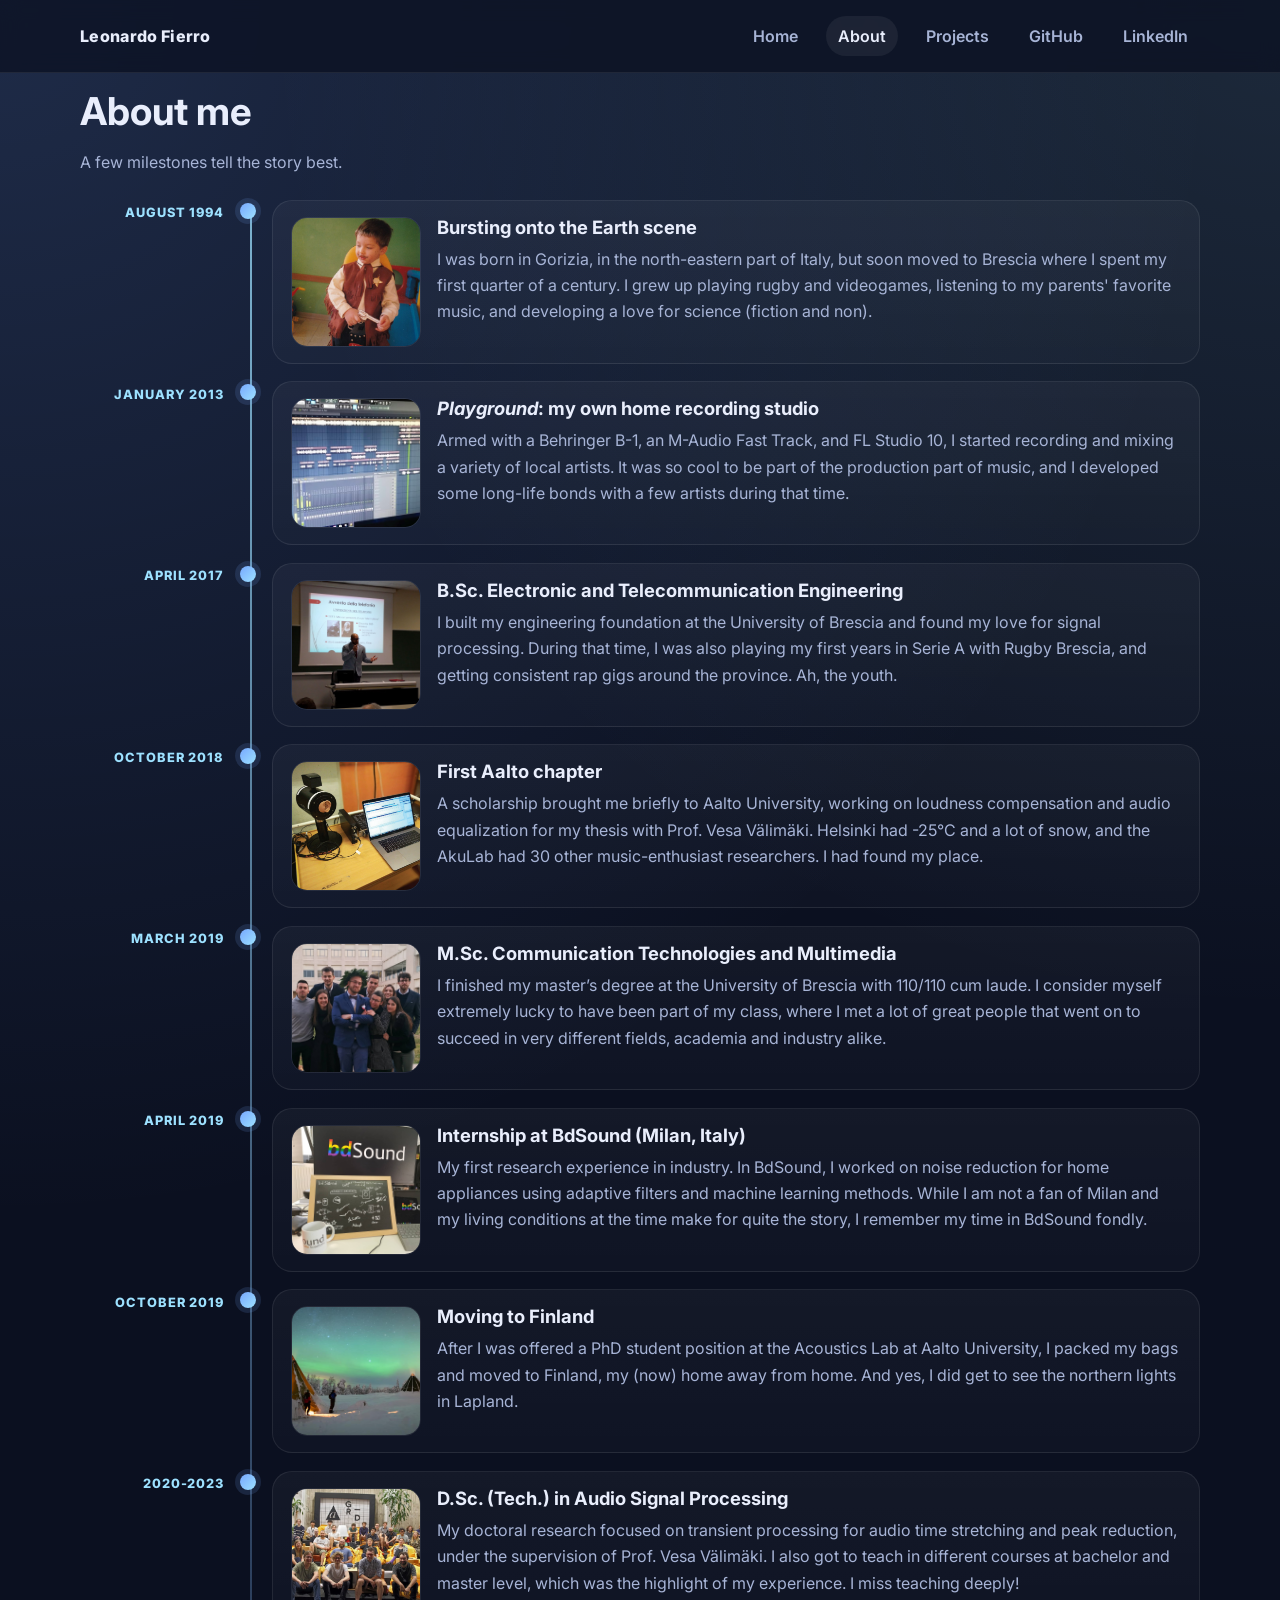
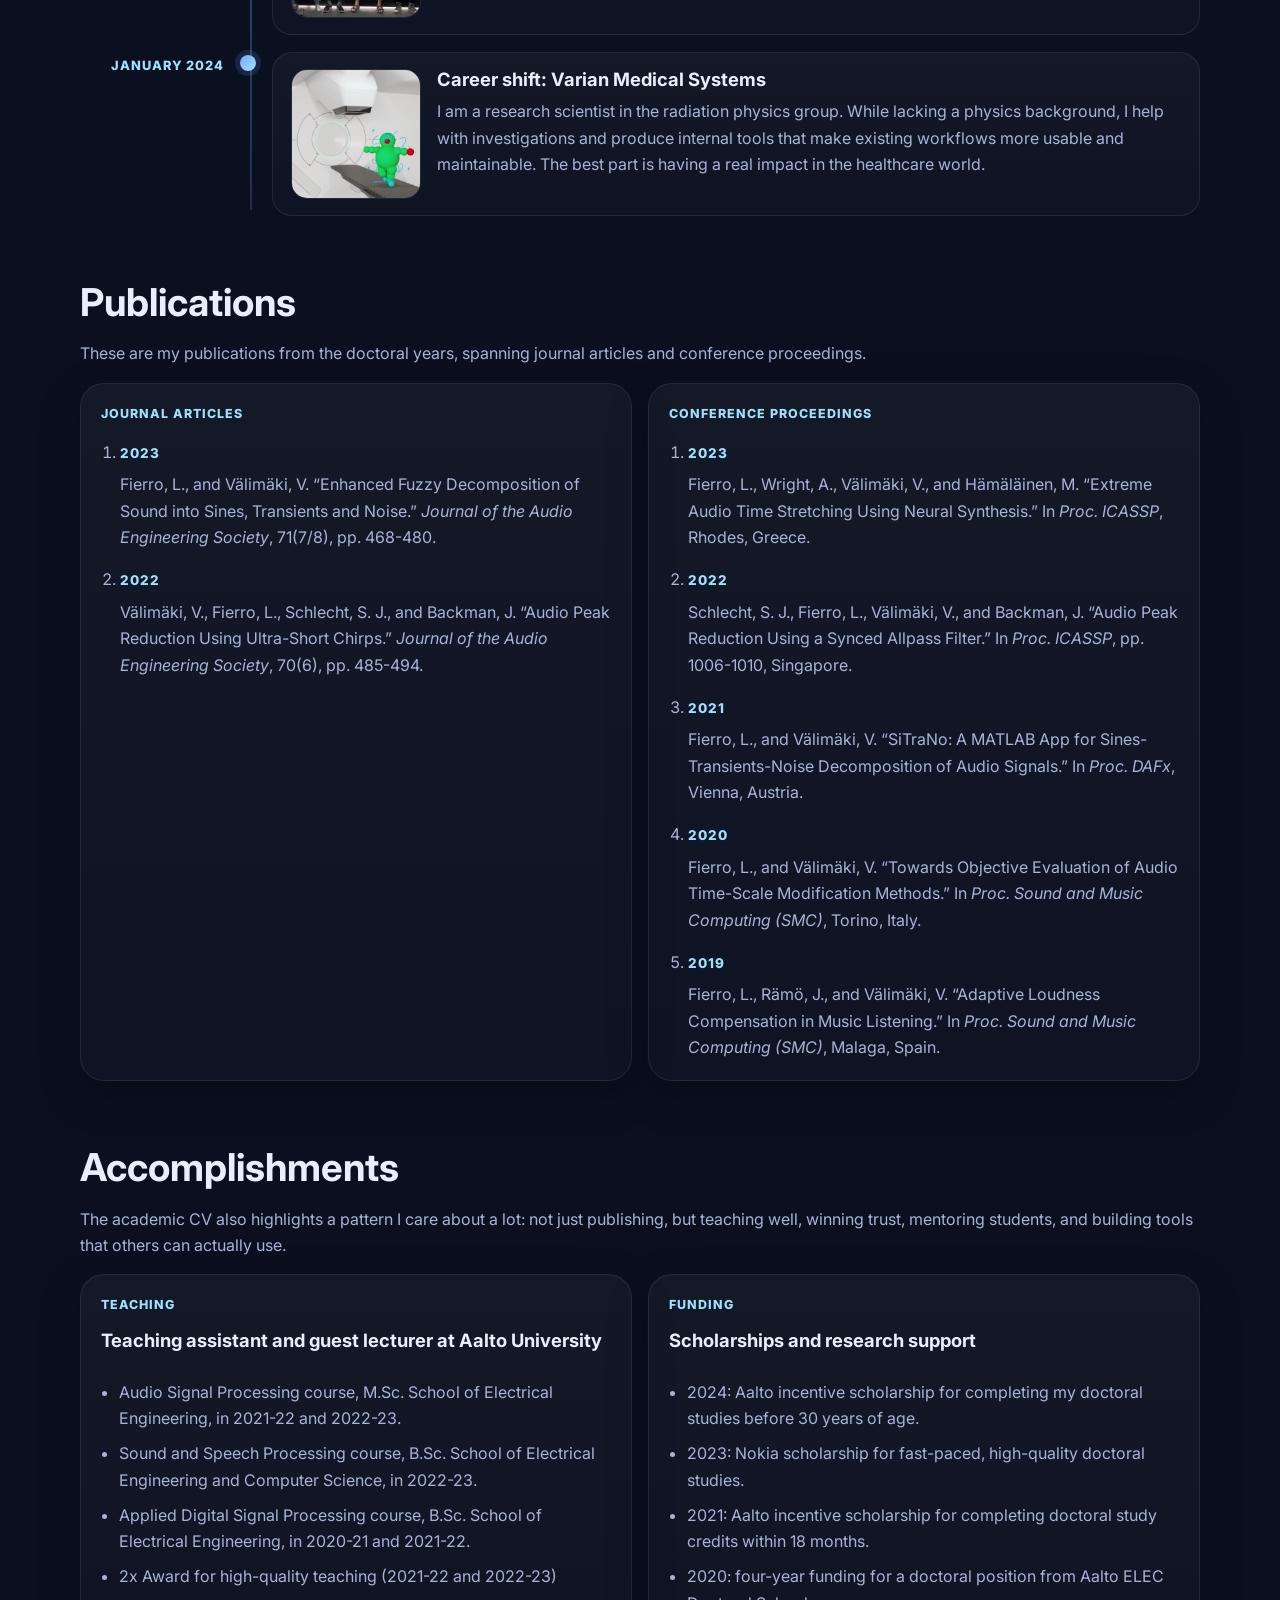
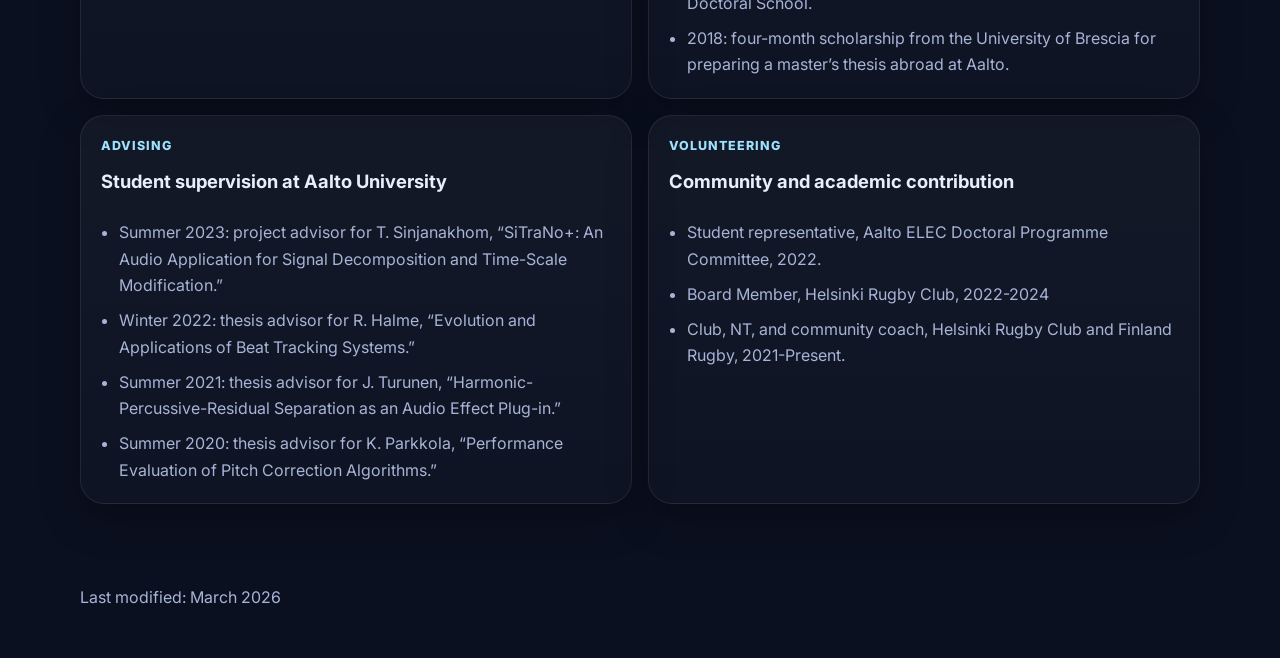
==== commit b31e4d37: "Updated accomplishments" ====
--- a/about.html
+++ b/about.html
@@ -175,7 +175,7 @@
           <ol class="publication-list">
             <li>
               <span class="publication-year">2023</span>
-              <p>Fierro, L., and V&auml;lim&auml;ki, V. <br> “Enhanced Fuzzy Decomposition of Sound into Sines, Transients and Noise.” <br> <em>Journal of the Audio Engineering Society</em>, 71(7/8), pp. 468-480.</p>
+              <p>Fierro, L., and V&auml;lim&auml;ki, V. “Enhanced Fuzzy Decomposition of Sound into Sines, Transients and Noise.” <em>Journal of the Audio Engineering Society</em>, 71(7/8), pp. 468-480.</p>
             </li>
             <li>
               <span class="publication-year">2022</span>
@@ -221,12 +221,12 @@
       <div class="highlight-grid">
         <article class="card highlight-card">
           <div class="eyebrow">Teaching</div>
-          <h3>Recognized course work at Aalto University</h3>
-          <ul class="clean">
-            <li>Top 10 master’s-level courses, School of Electrical Engineering, in 2021-22 and 2022-23.</li>
-            <li>Top 10 bachelor’s-level courses, School of Electrical Engineering, in 2022-23.</li>
-            <li>Top 3 bachelor’s-level courses in 2021-22.</li>
-            <li>Awarded for high-quality teaching for outstanding support that challenged students toward strong learning results.</li>
+          <h3>Teaching assistant and guest lecturer at Aalto University</h3>
+          <ul class="clean">
+            <li>Audio Signal Processing course, M.Sc. School of Electrical Engineering, in 2021-22 and 2022-23.</li>
+            <li>Sound and Speech Processing course, B.Sc. School of Electrical Engineering and Computer Science, in 2022-23.</li>
+            <li>Applied Digital Signal Processing course, B.Sc. School of Electrical Engineering, in 2020-21 and 2021-22.</li>
+            <li>2x Award for high-quality teaching (2021-22 and 2022-23) </li>
           </ul>
         </article>
 
@@ -234,30 +234,32 @@
           <div class="eyebrow">Funding</div>
           <h3>Scholarships and research support</h3>
           <ul class="clean">
+            <li>2024: Aalto incentive scholarship for completing my doctoral studies before 30 years of age.</li>
+            <li>2023: Nokia scholarship for fast-paced, high-quality doctoral studies.</li>
+            <li>2021: Aalto incentive scholarship for completing doctoral study credits within 18 months.</li>
             <li>2020: four-year funding for a doctoral position from Aalto ELEC Doctoral School.</li>
-            <li>2021: incentive scholarship for completing doctoral study credits within 18 months.</li>
             <li>2018: four-month scholarship from the University of Brescia for preparing a master’s thesis abroad at Aalto.</li>
           </ul>
         </article>
 
         <article class="card highlight-card">
           <div class="eyebrow">Advising</div>
-          <h3>Student supervision and project guidance</h3>
-          <ul class="clean">
-            <li>Summer 2023: project advisor for “SiTraNo+: An Audio Application for Signal Decomposition and Time-Scale Modification.”</li>
-            <li>Winter 2022: thesis advisor for “Evolution and Applications of Beat Tracking Systems.”</li>
-            <li>Summer 2021: thesis advisor for “Harmonic-Percussive-Residual Separation as an Audio Effect Plug-in.”</li>
-            <li>Summer 2020: thesis advisor for “Performance Evaluation of Pitch Correction Algorithms.”</li>
-          </ul>
-        </article>
-
-        <article class="card highlight-card">
-          <div class="eyebrow">Service</div>
+          <h3>Student supervision at Aalto University</h3>
+          <ul class="clean">
+            <li>Summer 2023: project advisor for T. Sinjanakhom, “SiTraNo+: An Audio Application for Signal Decomposition and Time-Scale Modification.”</li>
+            <li>Winter 2022: thesis advisor for R. Halme, “Evolution and Applications of Beat Tracking Systems.”</li>
+            <li>Summer 2021: thesis advisor for J. Turunen, “Harmonic-Percussive-Residual Separation as an Audio Effect Plug-in.”</li>
+            <li>Summer 2020: thesis advisor for K. Parkkola, “Performance Evaluation of Pitch Correction Algorithms.”</li>
+          </ul>
+        </article>
+
+        <article class="card highlight-card">
+          <div class="eyebrow">Volunteering</div>
           <h3>Community and academic contribution</h3>
           <ul class="clean">
-            <li>Served as student representative on the Aalto ELEC Doctoral Programme Committee in 2022.</li>
-            <li>Taught across master’s and bachelor’s courses in audio signal processing, sound and speech processing, and applied digital signal processing.</li>
-            <li>Worked across research, coursework, software tooling, and supervision rather than keeping those tracks separate.</li>
+            <li>Student representative, Aalto ELEC Doctoral Programme Committee, 2022.</li>
+            <li>Board Member, Helsinki Rugby Club, 2022-2024</li>
+            <li>Club, NT, and community coach, Helsinki Rugby Club and Finland Rugby, 2021-Present.</li>
           </ul>
         </article>
       </div>
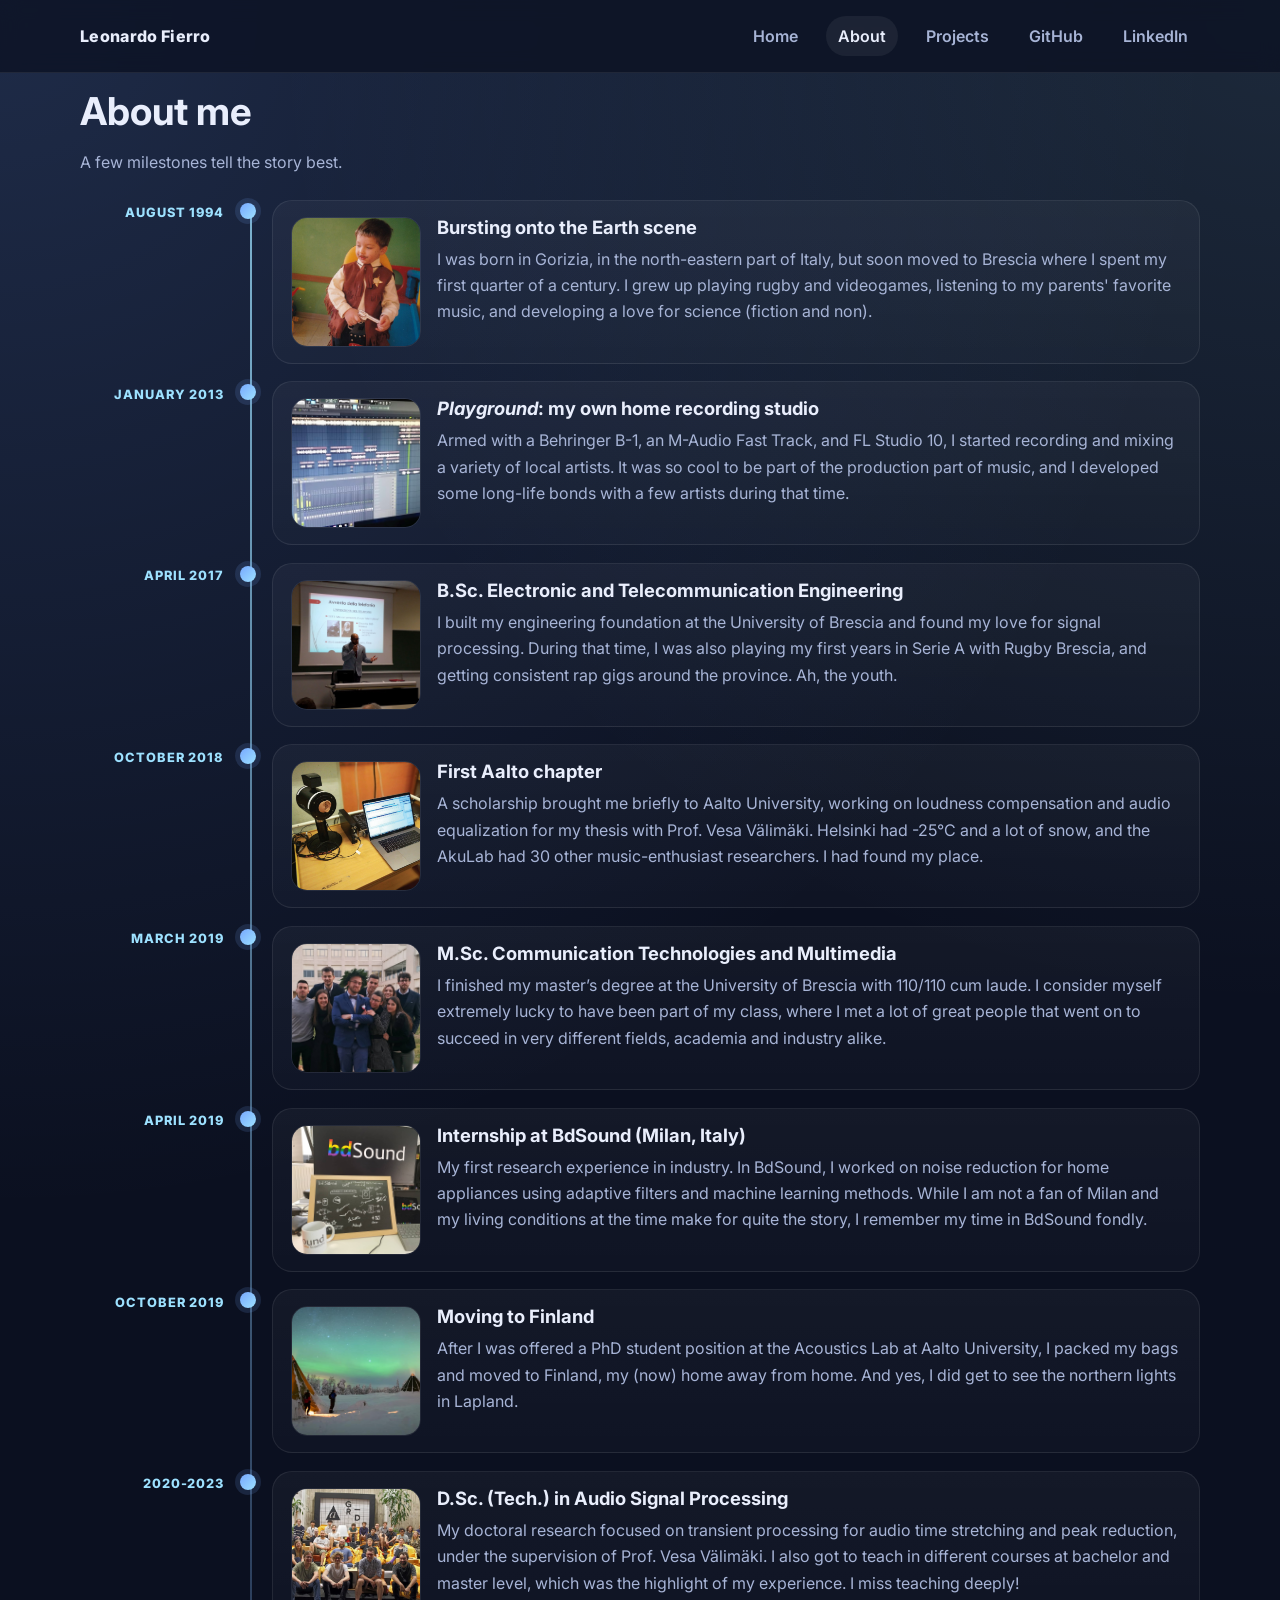
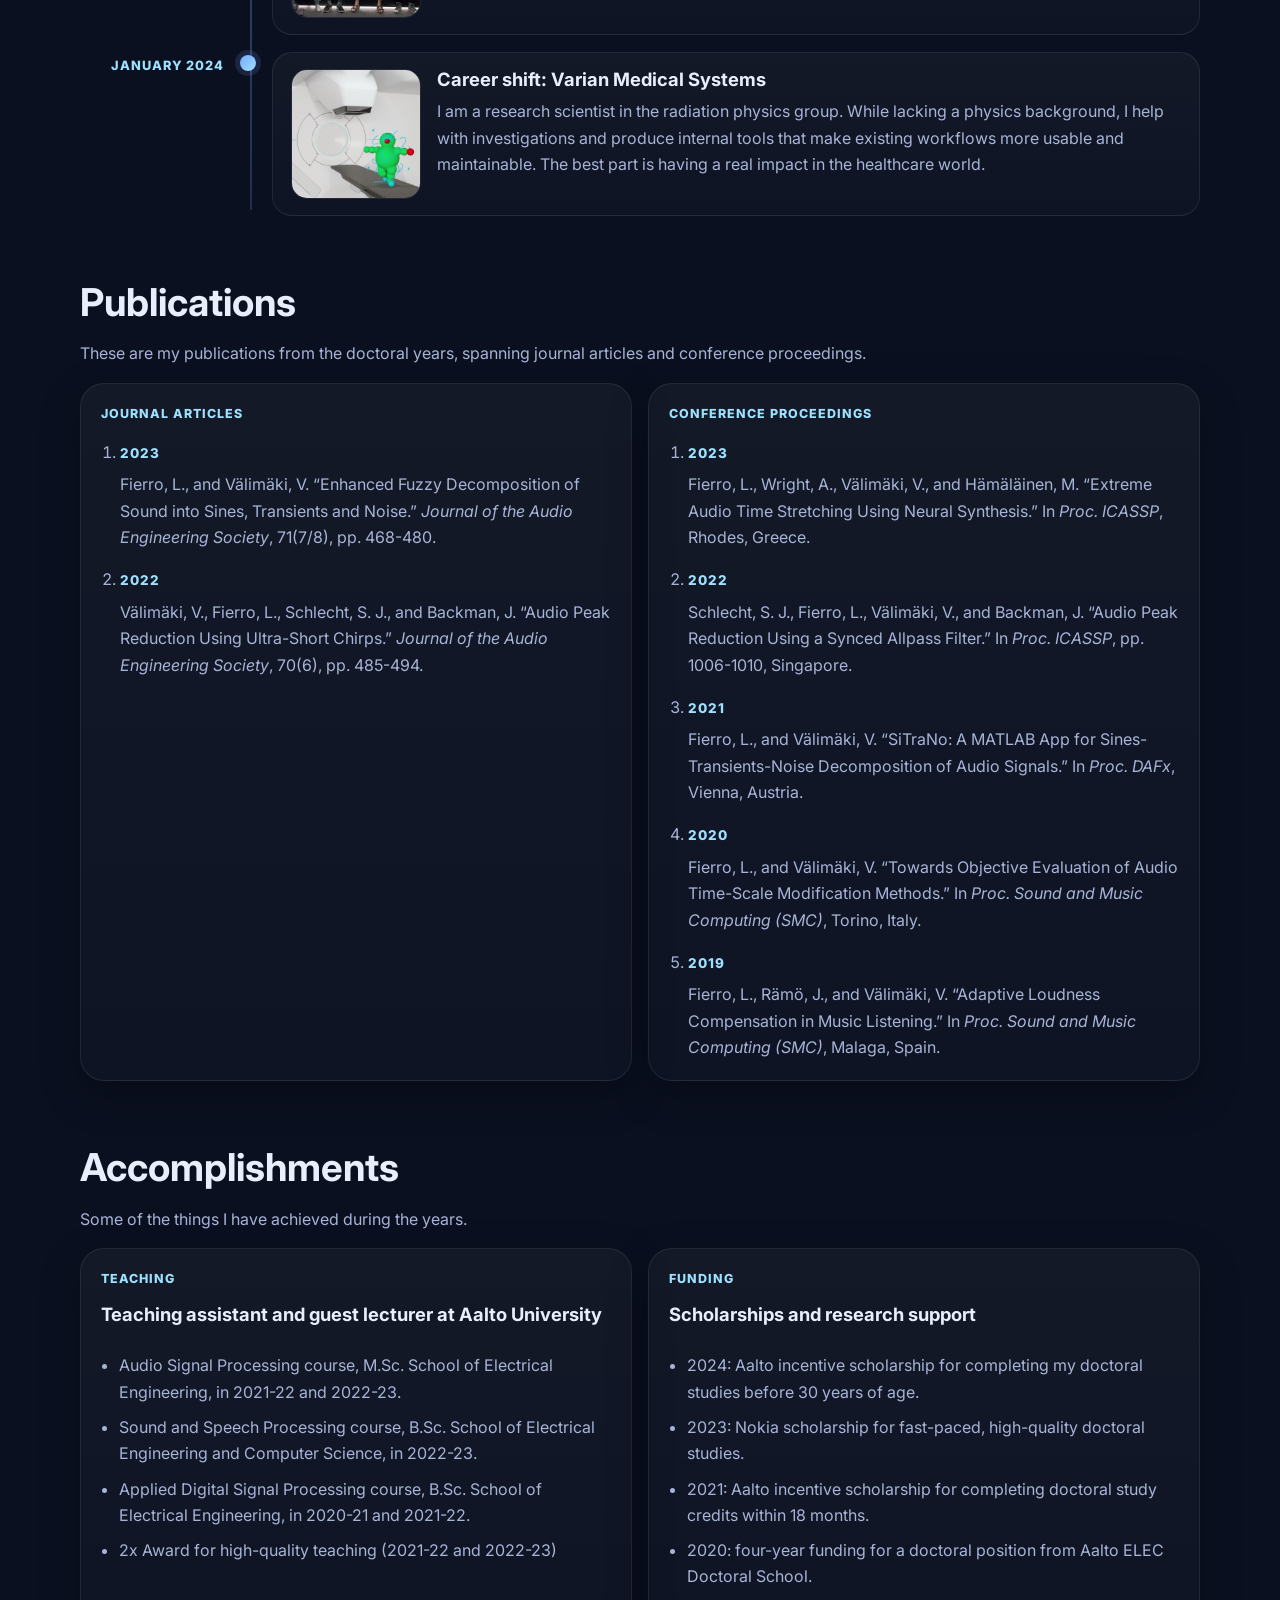
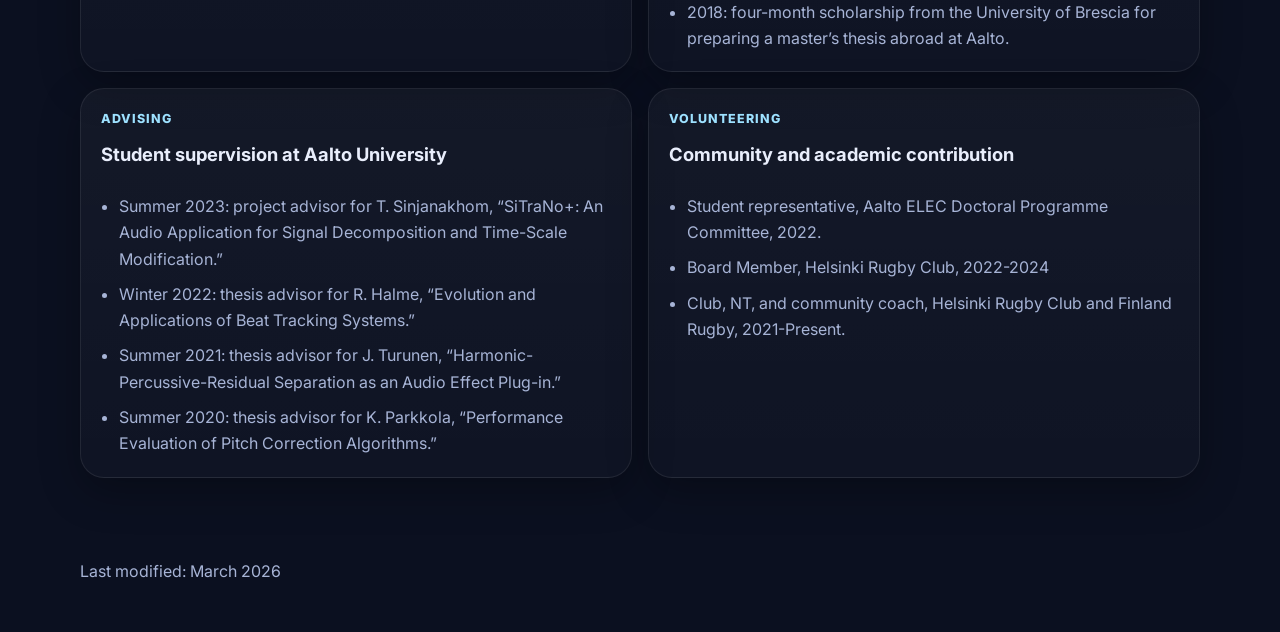
==== commit 51950678: "Updated accomplishments" ====
--- a/about.html
+++ b/about.html
@@ -216,7 +216,7 @@
   <section class="section">
     <div class="container">
       <h2>Accomplishments</h2>
-      <p>The academic CV also highlights a pattern I care about a lot: not just publishing, but teaching well, winning trust, mentoring students, and building tools that others can actually use.</p>
+      <p>Some of the things I have achieved during the years.</p>
 
       <div class="highlight-grid">
         <article class="card highlight-card">
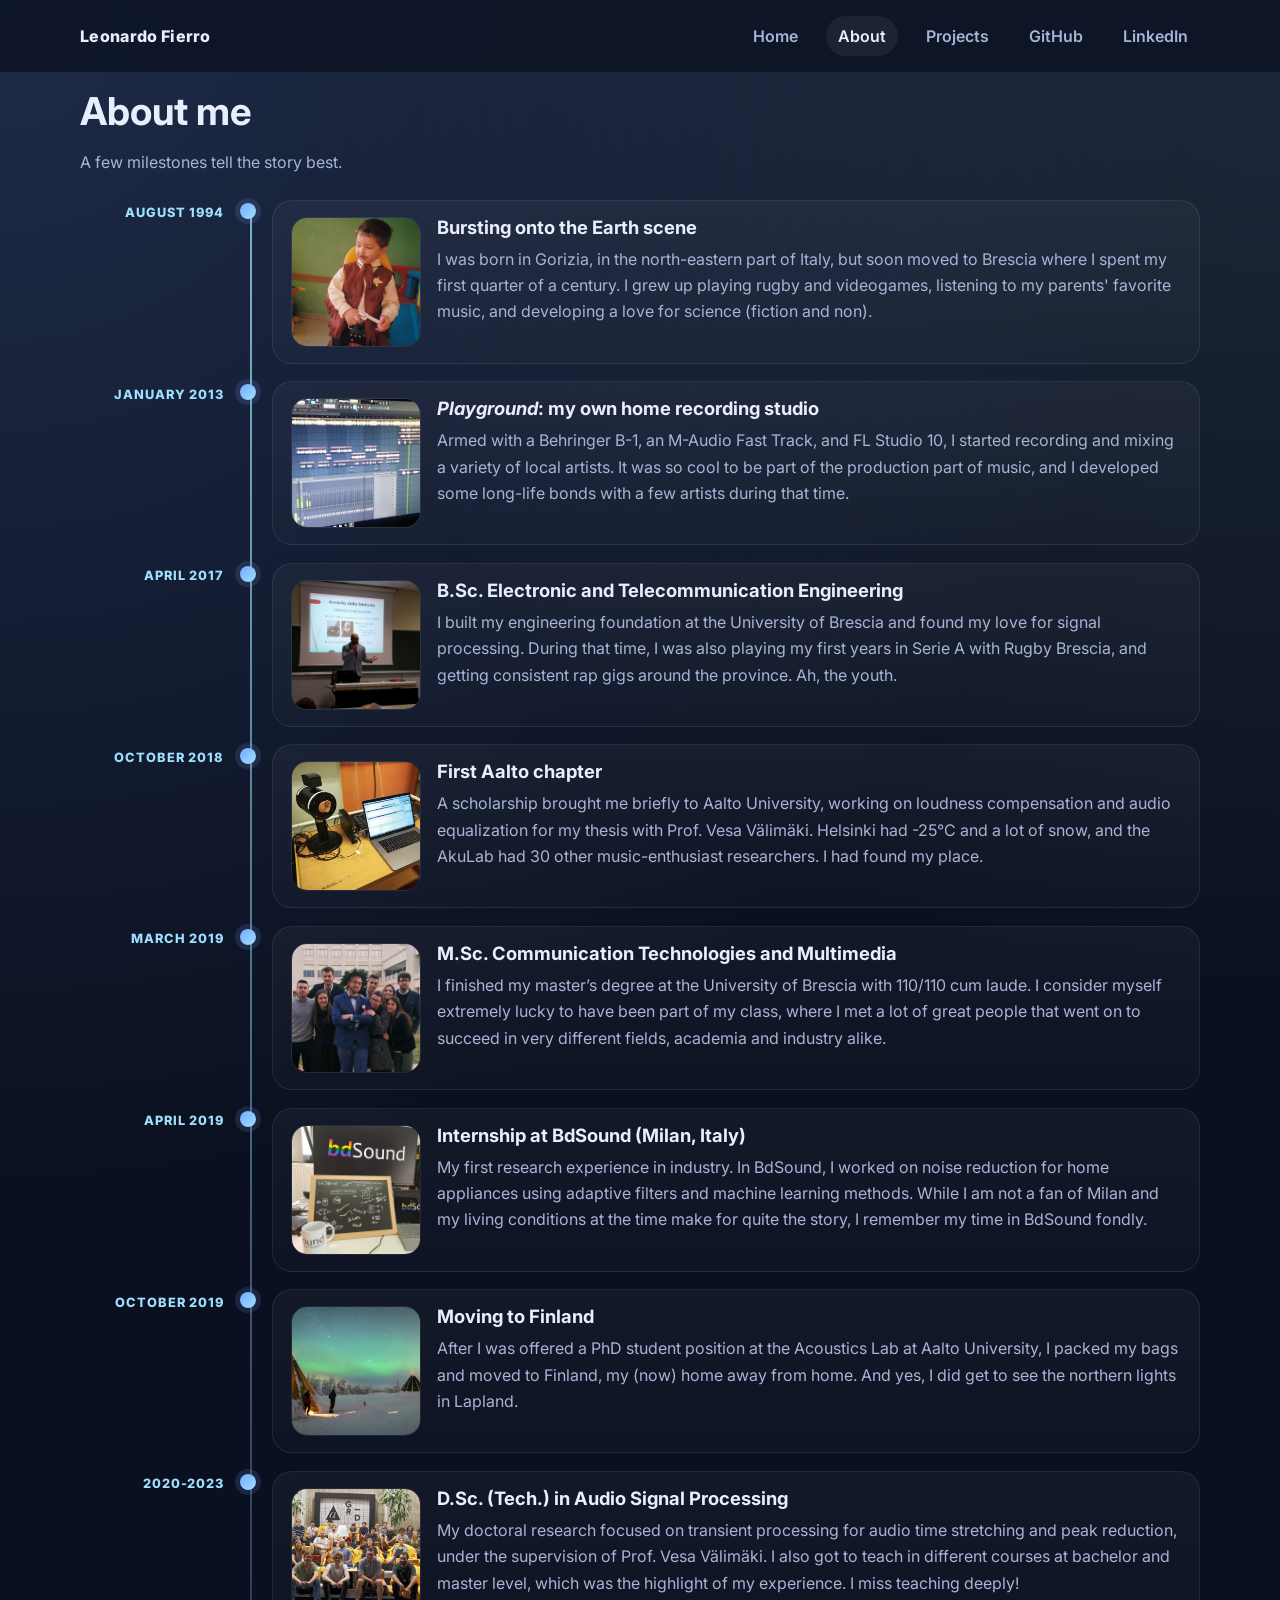
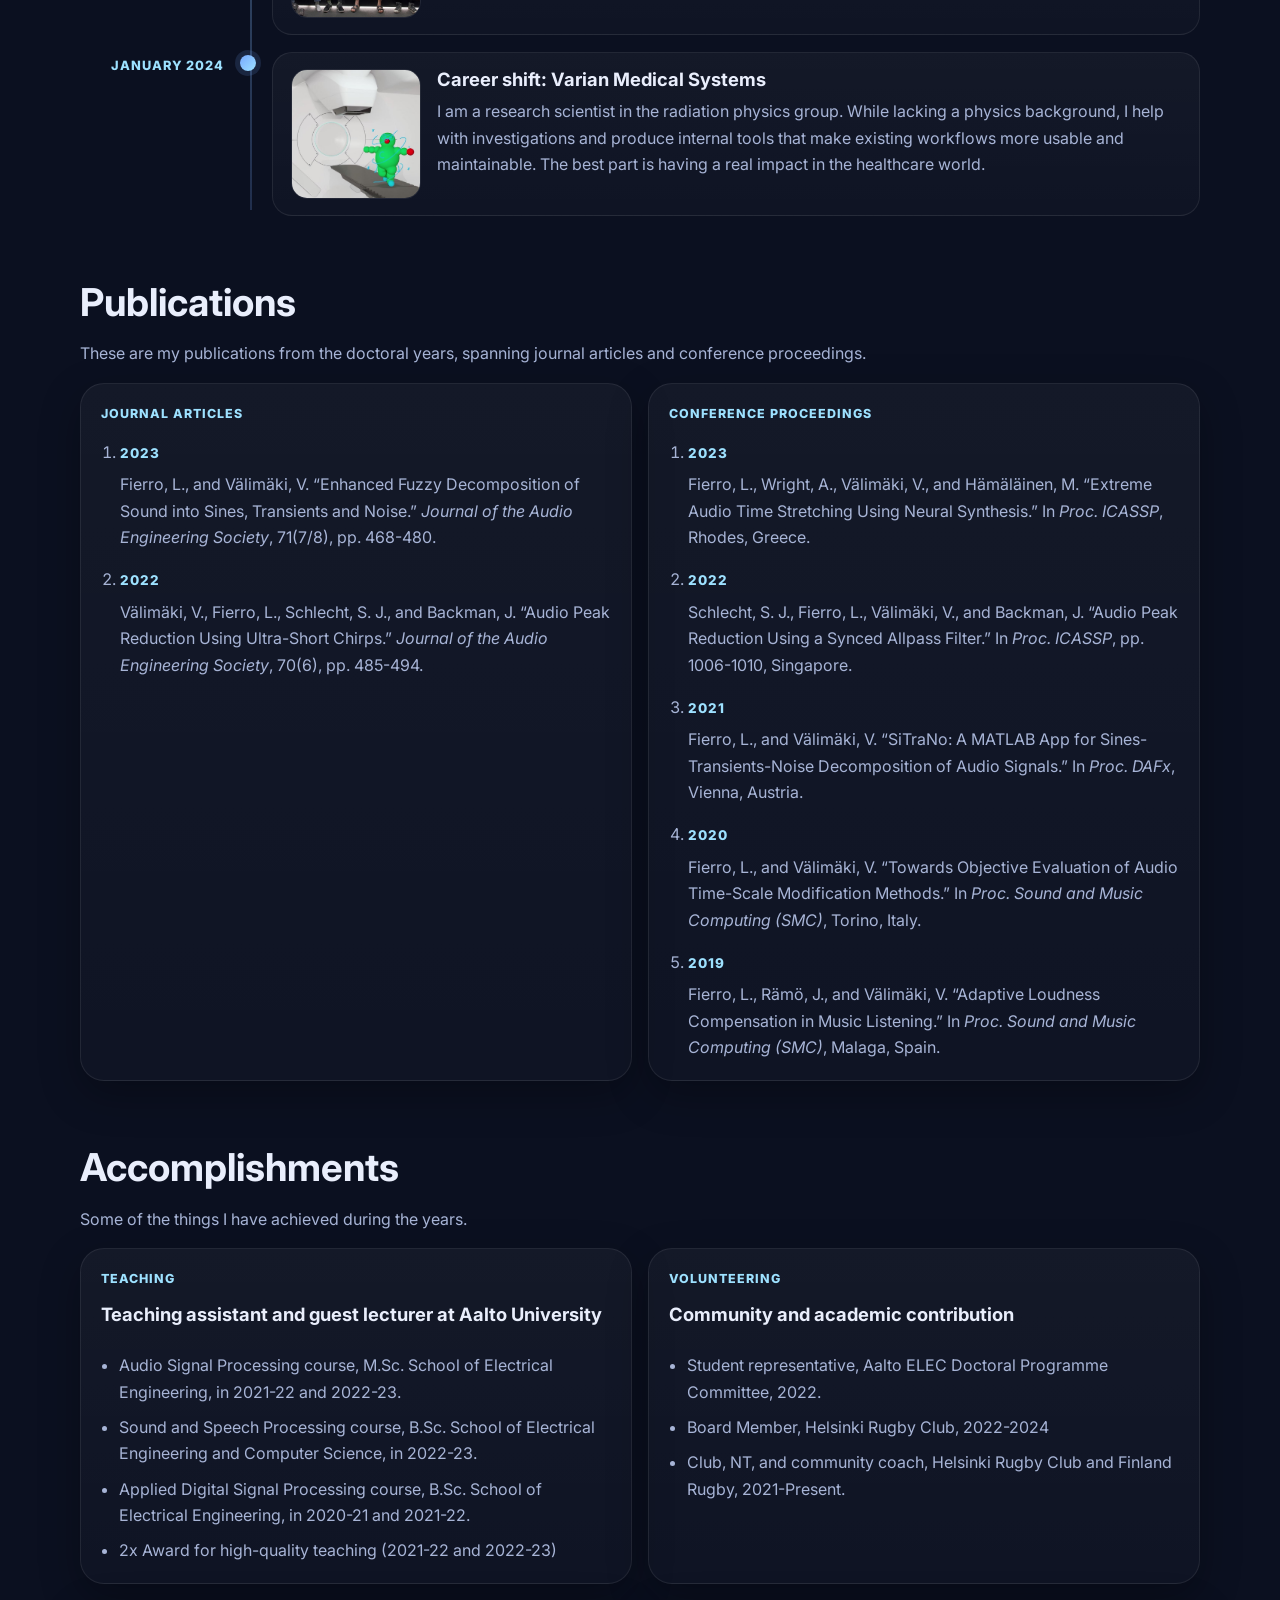
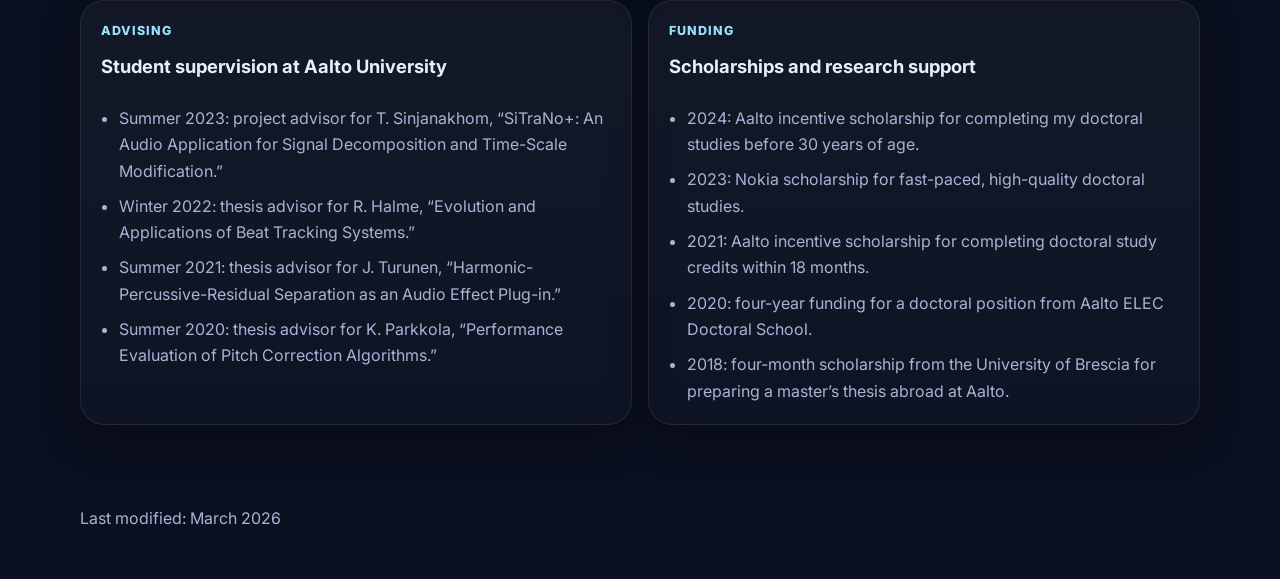
==== commit 38de5ce8: "Updated accomplishments" ====
--- a/about.html
+++ b/about.html
@@ -231,6 +231,27 @@
         </article>
 
         <article class="card highlight-card">
+          <div class="eyebrow">Volunteering</div>
+          <h3>Community and academic contribution</h3>
+          <ul class="clean">
+            <li>Student representative, Aalto ELEC Doctoral Programme Committee, 2022.</li>
+            <li>Board Member, Helsinki Rugby Club, 2022-2024</li>
+            <li>Club, NT, and community coach, Helsinki Rugby Club and Finland Rugby, 2021-Present.</li>
+          </ul>
+        </article>
+
+        <article class="card highlight-card">
+          <div class="eyebrow">Advising</div>
+          <h3>Student supervision at Aalto University</h3>
+          <ul class="clean">
+            <li>Summer 2023: project advisor for T. Sinjanakhom, “SiTraNo+: An Audio Application for Signal Decomposition and Time-Scale Modification.”</li>
+            <li>Winter 2022: thesis advisor for R. Halme, “Evolution and Applications of Beat Tracking Systems.”</li>
+            <li>Summer 2021: thesis advisor for J. Turunen, “Harmonic-Percussive-Residual Separation as an Audio Effect Plug-in.”</li>
+            <li>Summer 2020: thesis advisor for K. Parkkola, “Performance Evaluation of Pitch Correction Algorithms.”</li>
+          </ul>
+        </article>
+
+        <article class="card highlight-card">
           <div class="eyebrow">Funding</div>
           <h3>Scholarships and research support</h3>
           <ul class="clean">
@@ -239,27 +260,6 @@
             <li>2021: Aalto incentive scholarship for completing doctoral study credits within 18 months.</li>
             <li>2020: four-year funding for a doctoral position from Aalto ELEC Doctoral School.</li>
             <li>2018: four-month scholarship from the University of Brescia for preparing a master’s thesis abroad at Aalto.</li>
-          </ul>
-        </article>
-
-        <article class="card highlight-card">
-          <div class="eyebrow">Advising</div>
-          <h3>Student supervision at Aalto University</h3>
-          <ul class="clean">
-            <li>Summer 2023: project advisor for T. Sinjanakhom, “SiTraNo+: An Audio Application for Signal Decomposition and Time-Scale Modification.”</li>
-            <li>Winter 2022: thesis advisor for R. Halme, “Evolution and Applications of Beat Tracking Systems.”</li>
-            <li>Summer 2021: thesis advisor for J. Turunen, “Harmonic-Percussive-Residual Separation as an Audio Effect Plug-in.”</li>
-            <li>Summer 2020: thesis advisor for K. Parkkola, “Performance Evaluation of Pitch Correction Algorithms.”</li>
-          </ul>
-        </article>
-
-        <article class="card highlight-card">
-          <div class="eyebrow">Volunteering</div>
-          <h3>Community and academic contribution</h3>
-          <ul class="clean">
-            <li>Student representative, Aalto ELEC Doctoral Programme Committee, 2022.</li>
-            <li>Board Member, Helsinki Rugby Club, 2022-2024</li>
-            <li>Club, NT, and community coach, Helsinki Rugby Club and Finland Rugby, 2021-Present.</li>
           </ul>
         </article>
       </div>
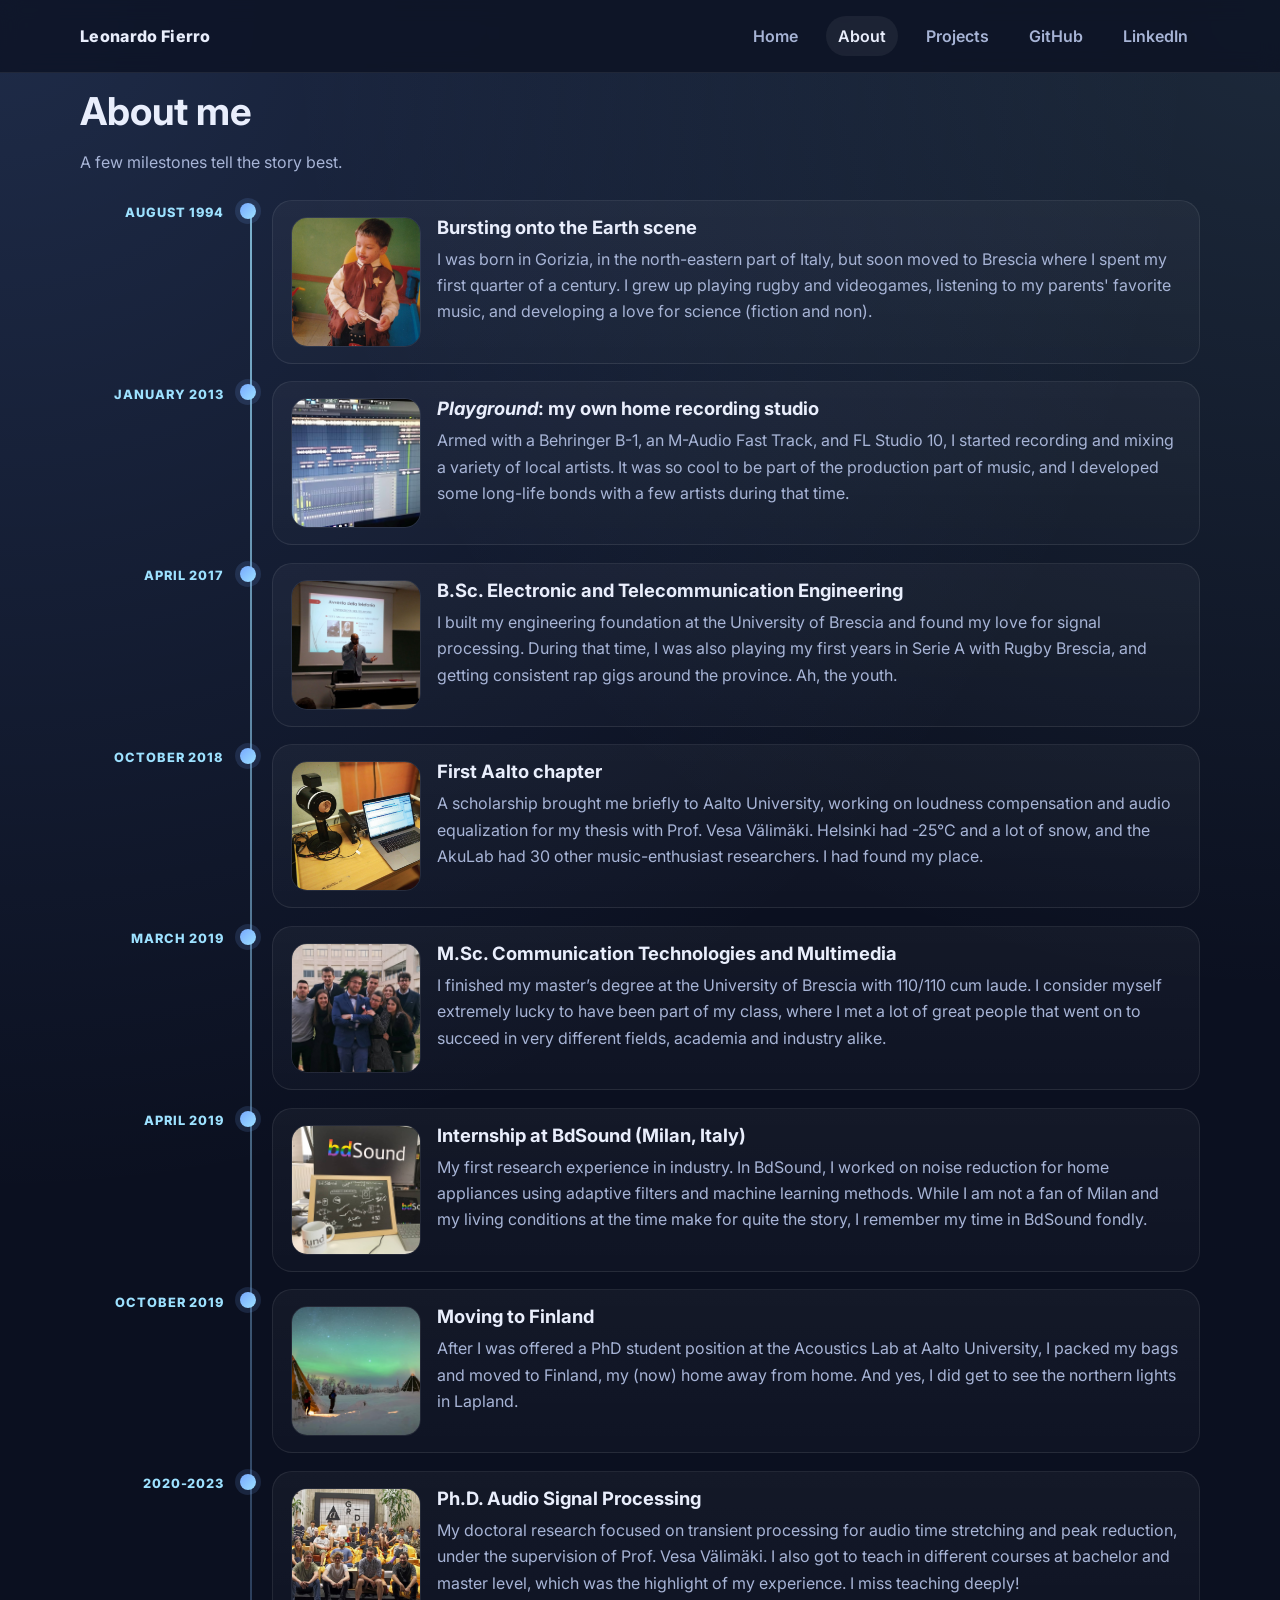
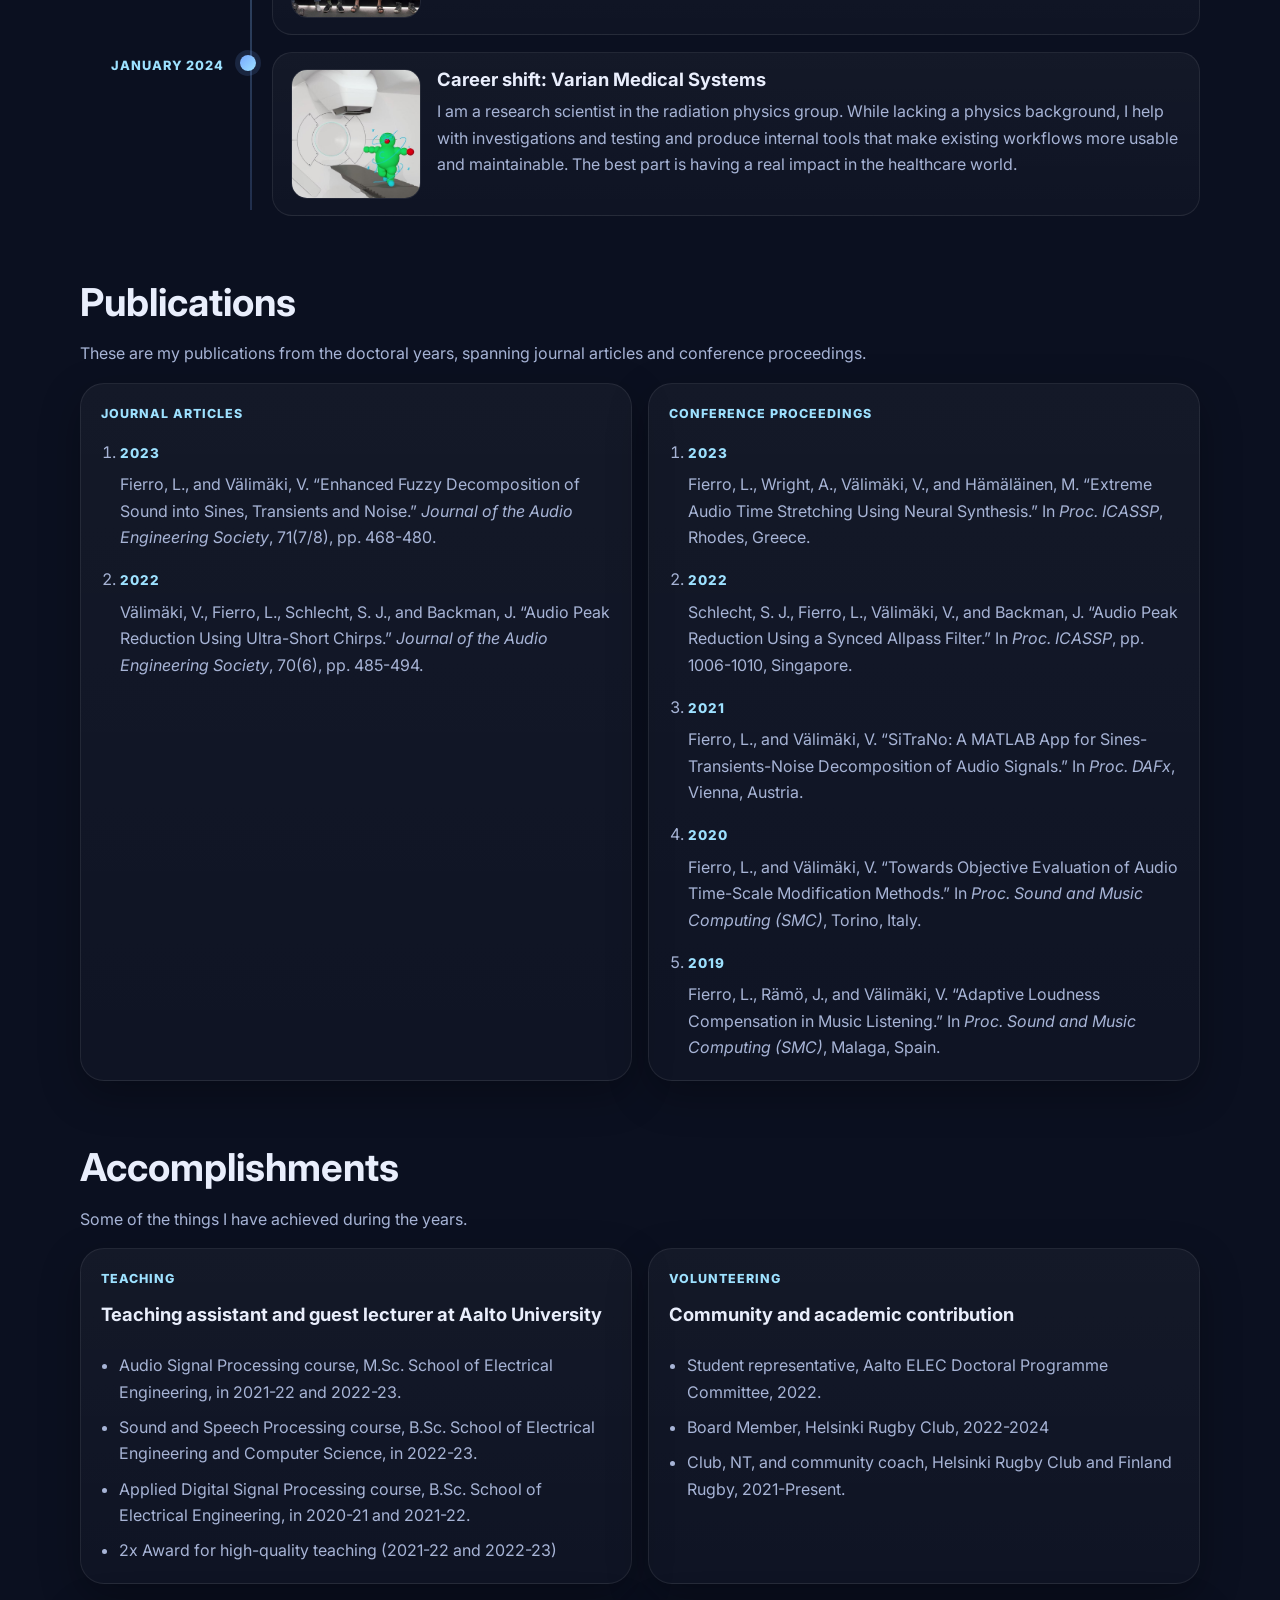
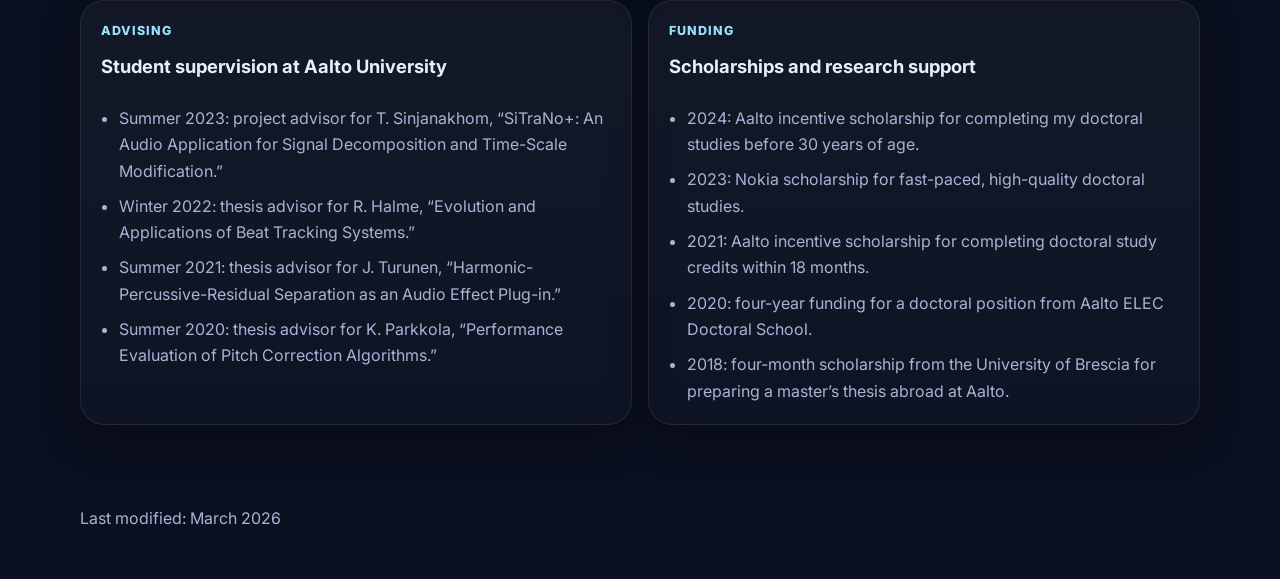
==== commit 8afb133e: "Updated timeline" ====
--- a/about.html
+++ b/about.html
@@ -137,7 +137,7 @@
             <div class="timeline-card-layout">
               <img class="timeline-thumb" src="assets/timeline/aalto.jpg" alt="Aalto" />
               <div>
-                <h3>D.Sc. (Tech.) in Audio Signal Processing</h3>
+                <h3>Ph.D. Audio Signal Processing</h3>
                 <p>My doctoral research focused on transient processing for audio time stretching and peak reduction, under the supervision of Prof. Vesa V&auml;lim&auml;ki. I also got to teach in different courses at bachelor and master level, which was the highlight of my experience. I miss teaching deeply!</p>
               </div>
             </div>
@@ -152,7 +152,7 @@
               <img class="timeline-thumb" src="assets/timeline/varian.jpg" alt="Varian" />
               <div>
                 <h3>Career shift: Varian Medical Systems</h3>
-                <p>I am a research scientist in the radiation physics group. While lacking a physics background, I help with investigations and produce internal tools that make existing workflows more usable and maintainable. The best part is having a real impact in the healthcare world.</p>
+                <p>I am a research scientist in the radiation physics group. While lacking a physics background, I help with investigations and testing and produce internal tools that make existing workflows more usable and maintainable. The best part is having a real impact in the healthcare world.</p>
               </div>
             </div>
           </div>
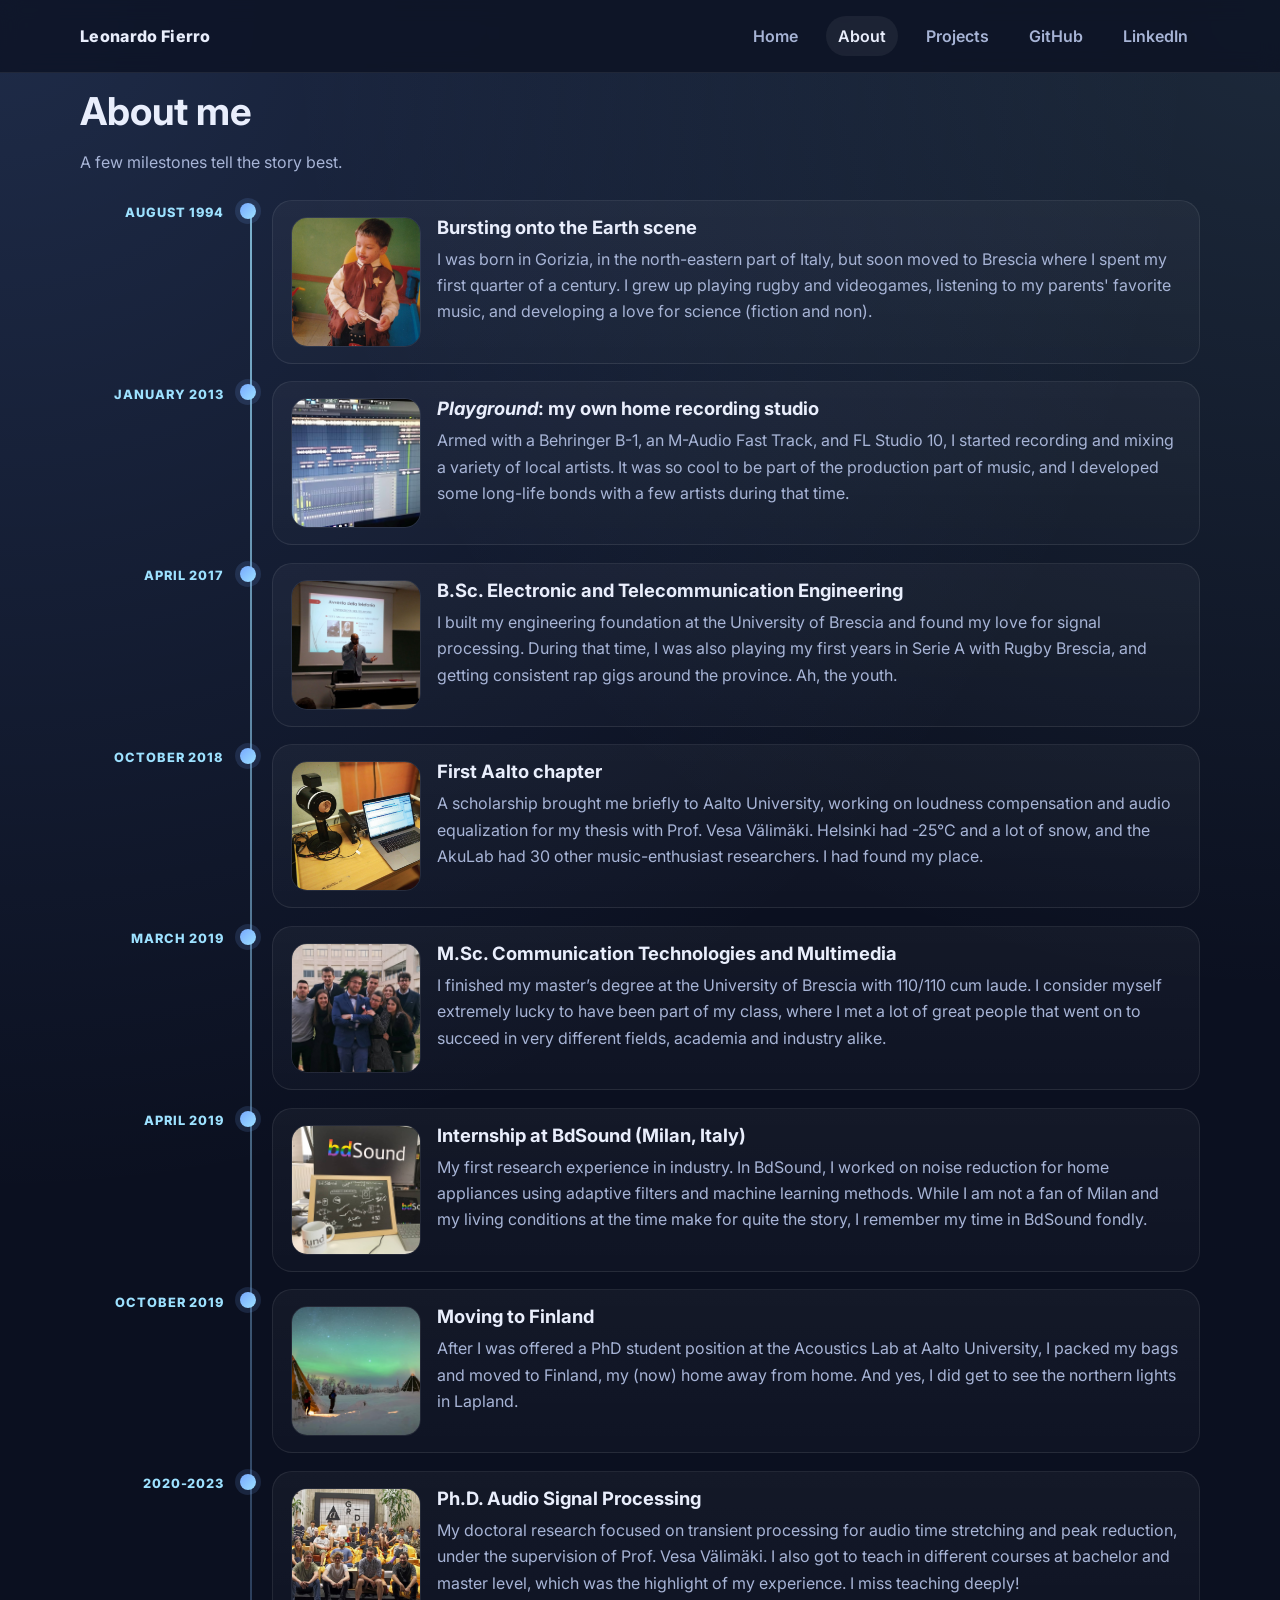
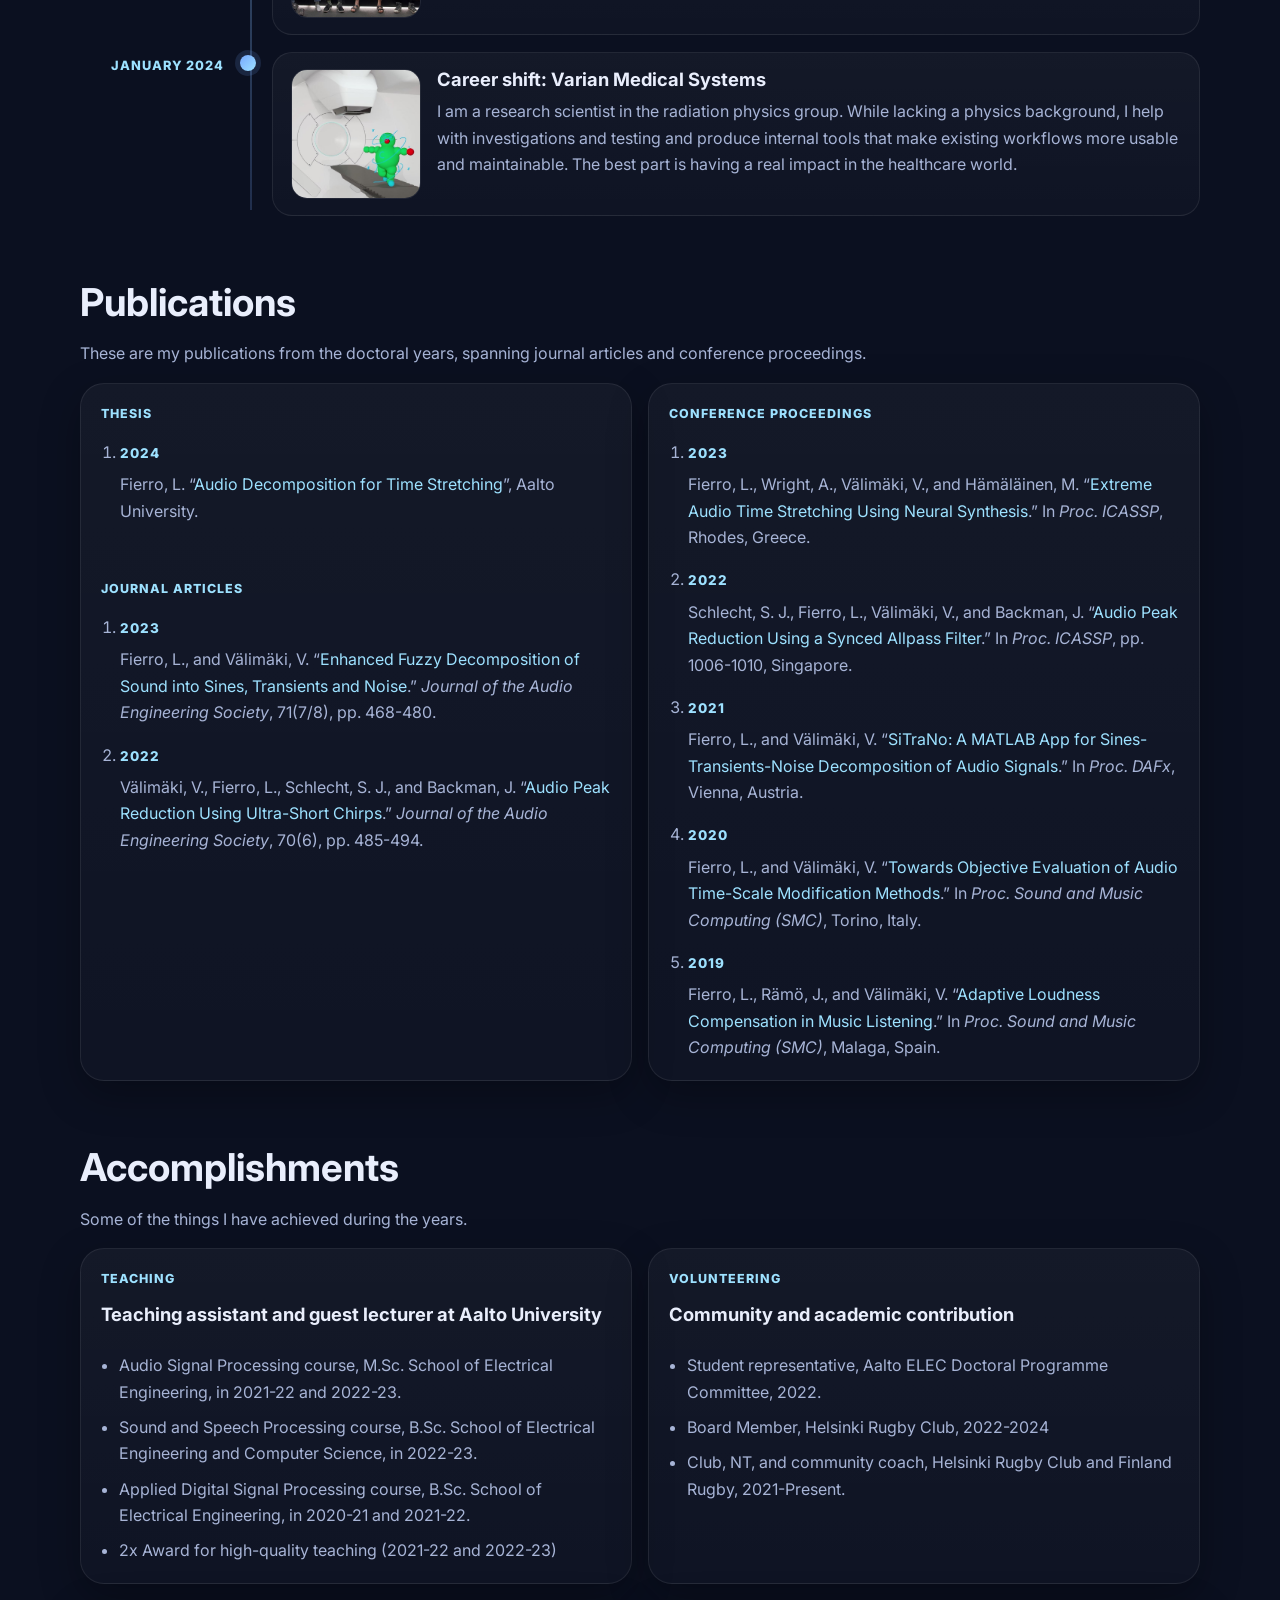
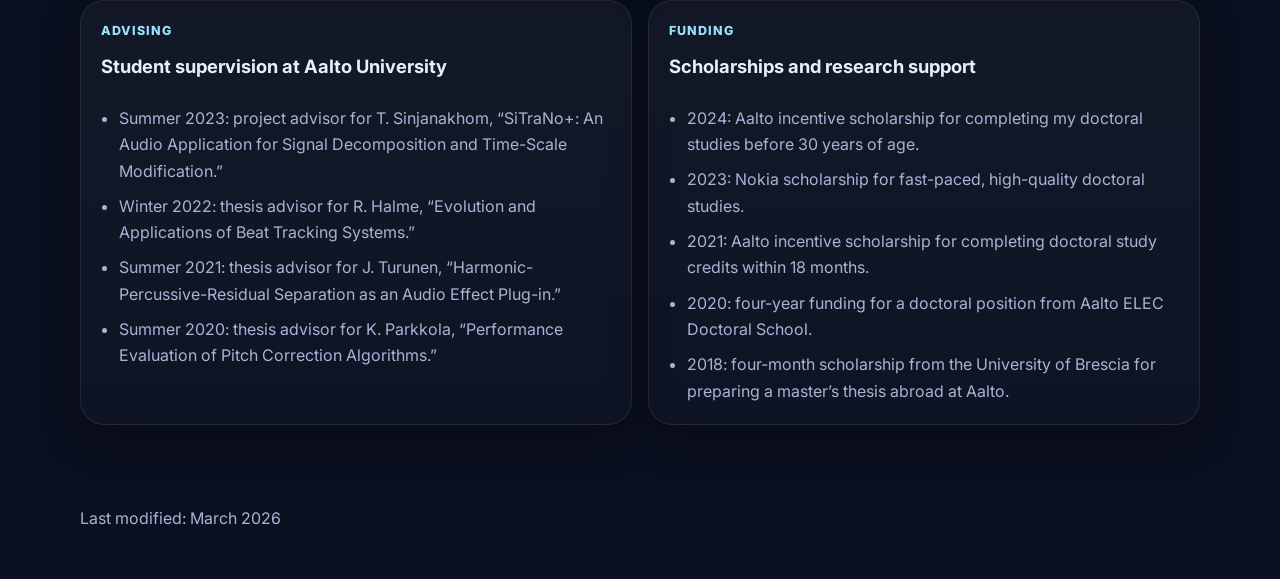
==== commit 17c59009: "Added links to publications" ====
--- a/about.html
+++ b/about.html
@@ -171,15 +171,23 @@
 
       <div class="publication-grid">
         <article class="card publication-card">
+          <div class="eyebrow">Thesis</div>
+          <ol class="publication-list">
+            <li>
+              <span class="publication-year">2024</span>
+              <p>Fierro, L. “<a href="https://aaltodoc.aalto.fi/items/f63763f5-9503-451d-9533-c57930afa5ad">Audio Decomposition for Time Stretching</a>”, Aalto University.</p>
+            </li>
+          </ol>
+          <br>
           <div class="eyebrow">Journal articles</div>
           <ol class="publication-list">
             <li>
               <span class="publication-year">2023</span>
-              <p>Fierro, L., and V&auml;lim&auml;ki, V. “Enhanced Fuzzy Decomposition of Sound into Sines, Transients and Noise.” <em>Journal of the Audio Engineering Society</em>, 71(7/8), pp. 468-480.</p>
+              <p>Fierro, L., and V&auml;lim&auml;ki, V. “<a href="https://aaltodoc.aalto.fi/items/fd8e74a0-21e3-4790-a929-b1d2633c59f1">Enhanced Fuzzy Decomposition of Sound into Sines, Transients and Noise</a>.” <em>Journal of the Audio Engineering Society</em>, 71(7/8), pp. 468-480.</p>
             </li>
             <li>
               <span class="publication-year">2022</span>
-              <p>V&auml;lim&auml;ki, V., Fierro, L., Schlecht, S. J., and Backman, J. “Audio Peak Reduction Using Ultra-Short Chirps.” <em>Journal of the Audio Engineering Society</em>, 70(6), pp. 485-494.</p>
+              <p>V&auml;lim&auml;ki, V., Fierro, L., Schlecht, S. J., and Backman, J. “<a href="https://secure.aes.org/forum/pubs/journal/?elib=21801">Audio Peak Reduction Using Ultra-Short Chirps</a>.” <em>Journal of the Audio Engineering Society</em>, 70(6), pp. 485-494.</p>
             </li>
           </ol>
         </article>
@@ -189,23 +197,23 @@
           <ol class="publication-list">
             <li>
               <span class="publication-year">2023</span>
-              <p>Fierro, L., Wright, A., V&auml;lim&auml;ki, V., and H&auml;m&auml;l&auml;inen, M. “Extreme Audio Time Stretching Using Neural Synthesis.” In <em>Proc. ICASSP</em>, Rhodes, Greece.</p>
+              <p>Fierro, L., Wright, A., V&auml;lim&auml;ki, V., and H&auml;m&auml;l&auml;inen, M. “<a href="https://ieeexplore.ieee.org/document/10094738">Extreme Audio Time Stretching Using Neural Synthesis</a>.” In <em>Proc. ICASSP</em>, Rhodes, Greece.</p>
             </li>
             <li>
               <span class="publication-year">2022</span>
-              <p>Schlecht, S. J., Fierro, L., V&auml;lim&auml;ki, V., and Backman, J. “Audio Peak Reduction Using a Synced Allpass Filter.” In <em>Proc. ICASSP</em>, pp. 1006-1010, Singapore.</p>
+              <p>Schlecht, S. J., Fierro, L., V&auml;lim&auml;ki, V., and Backman, J. “<a href="https://ieeexplore.ieee.org/document/9747877">Audio Peak Reduction Using a Synced Allpass Filter</a>.” In <em>Proc. ICASSP</em>, pp. 1006-1010, Singapore.</p>
             </li>
             <li>
               <span class="publication-year">2021</span>
-              <p>Fierro, L., and V&auml;lim&auml;ki, V. “SiTraNo: A MATLAB App for Sines-Transients-Noise Decomposition of Audio Signals.” In <em>Proc. DAFx</em>, Vienna, Austria.</p>
+              <p>Fierro, L., and V&auml;lim&auml;ki, V. “<a href="https://ieeexplore.ieee.org/document/9768212">SiTraNo: A MATLAB App for Sines-Transients-Noise Decomposition of Audio Signals</a>.” In <em>Proc. DAFx</em>, Vienna, Austria.</p>
             </li>
             <li>
               <span class="publication-year">2020</span>
-              <p>Fierro, L., and V&auml;lim&auml;ki, V. “Towards Objective Evaluation of Audio Time-Scale Modification Methods.” In <em>Proc. Sound and Music Computing (SMC)</em>, Torino, Italy.</p>
+              <p>Fierro, L., and V&auml;lim&auml;ki, V. “<a href="https://aaltodoc.aalto.fi/items/87635862-3631-4f6e-9a05-bff94be59221">Towards Objective Evaluation of Audio Time-Scale Modification Methods</a>.” In <em>Proc. Sound and Music Computing (SMC)</em>, Torino, Italy.</p>
             </li>
             <li>
               <span class="publication-year">2019</span>
-              <p>Fierro, L., R&auml;m&ouml;, J., and V&auml;lim&auml;ki, V. “Adaptive Loudness Compensation in Music Listening.” In <em>Proc. Sound and Music Computing (SMC)</em>, Malaga, Spain.</p>
+              <p>Fierro, L., R&auml;m&ouml;, J., and V&auml;lim&auml;ki, V. “<a href="https://aaltodoc.aalto.fi/items/cc5c06bc-f0ca-4f07-8639-3996eebdca4a">Adaptive Loudness Compensation in Music Listening</a>.” In <em>Proc. Sound and Music Computing (SMC)</em>, Malaga, Spain.</p>
             </li>
           </ol>
         </article>
--- a/style.css
+++ b/style.css
@@ -78,6 +78,21 @@
 .music-grid {
   display: grid;
   gap: 1rem;
+}
+.photo-card {
+  width: 100%;
+  min-width: 0;
+}
+.photo-placeholder {
+  width: 100%;
+}
+.profile-photo {
+  display: block;
+  width: 100%;
+  max-width: 100%;
+  height: auto;
+  border-radius: 18px;
+  object-fit: cover;
 }
 .stat-number { font-size: 1.7rem; font-weight: 800; }
 .stat-label { color: var(--muted); font-size: 0.95rem; }
@@ -398,6 +413,10 @@
 @media (max-width: 900px) {
   .hero-grid, .two-col, .grid-3, .project-grid, .stat-grid { grid-template-columns: 1fr; }
   .nav { padding: 0.75rem 0; align-items: flex-start; flex-direction: column; }
+  .photo-card {
+    max-width: 420px;
+    margin: 0 auto;
+  }
   .about-hero-grid,
   .publication-grid,
   .highlight-grid {
